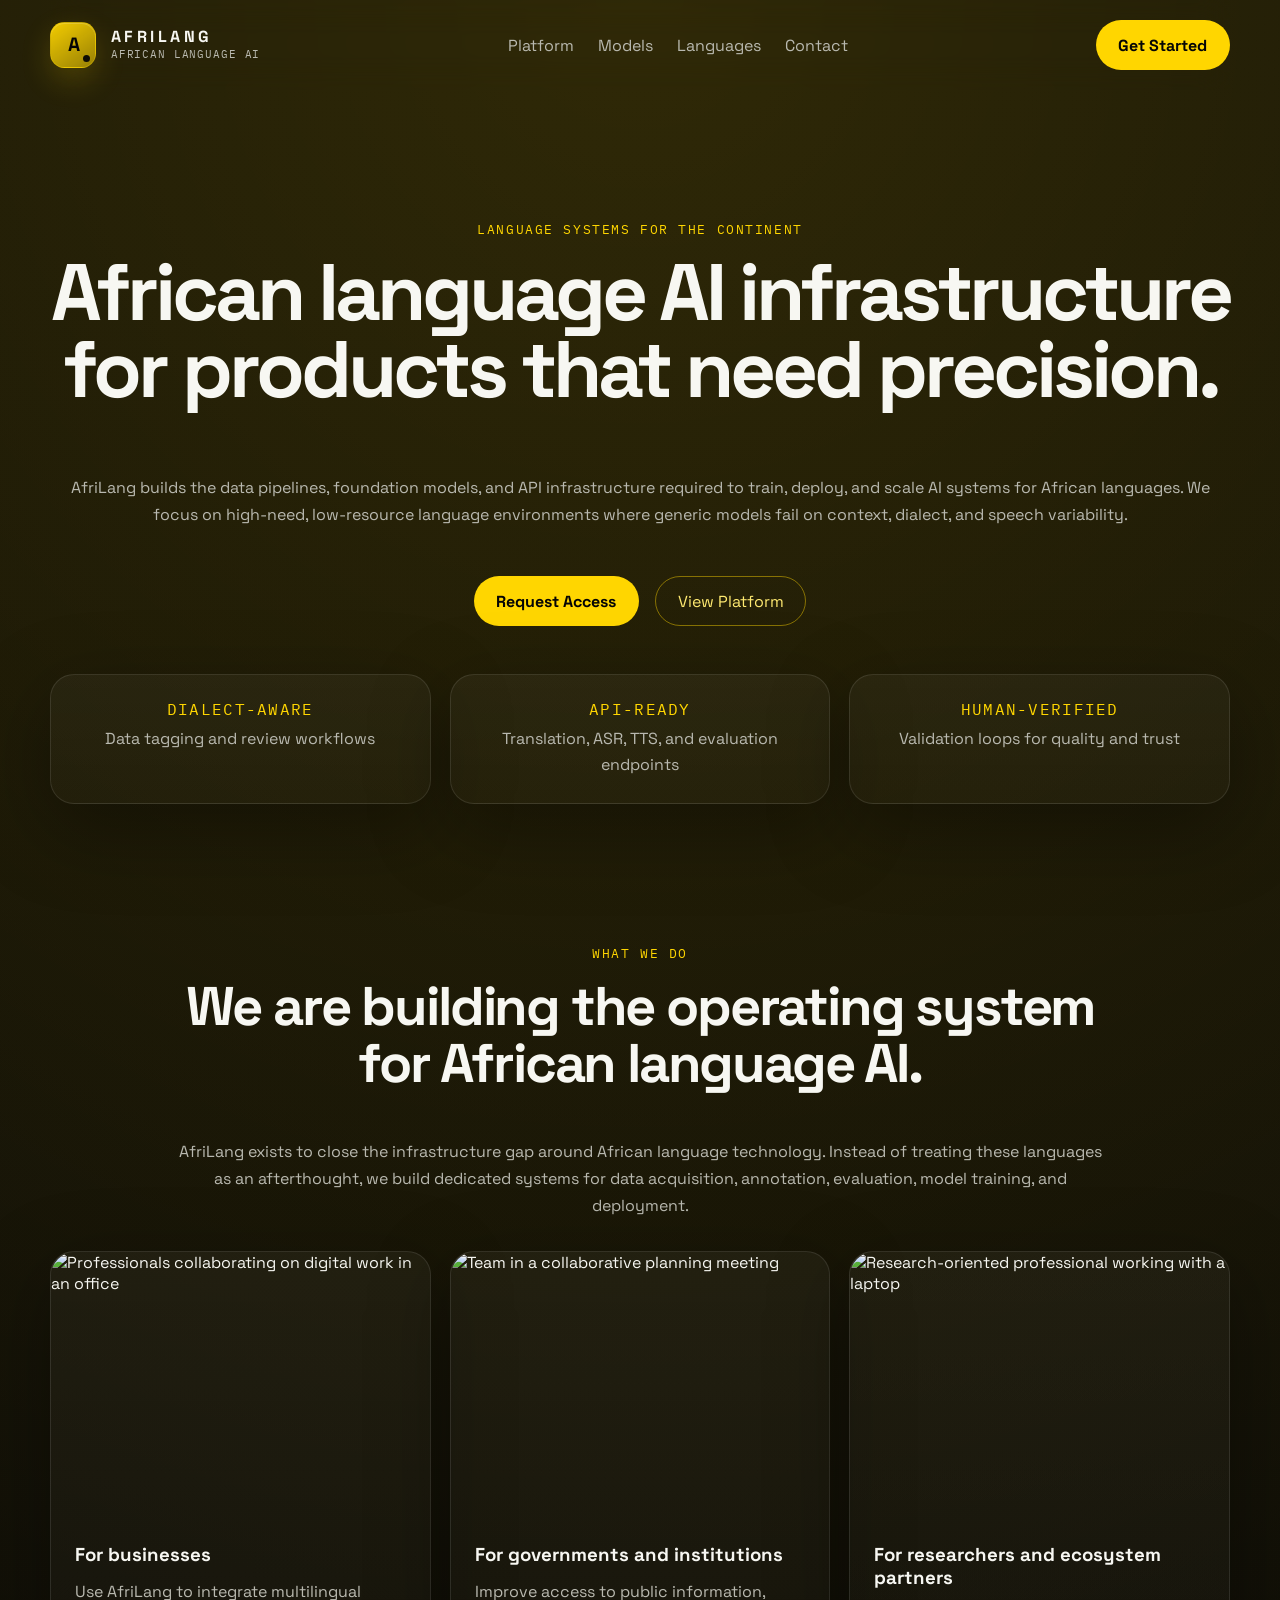
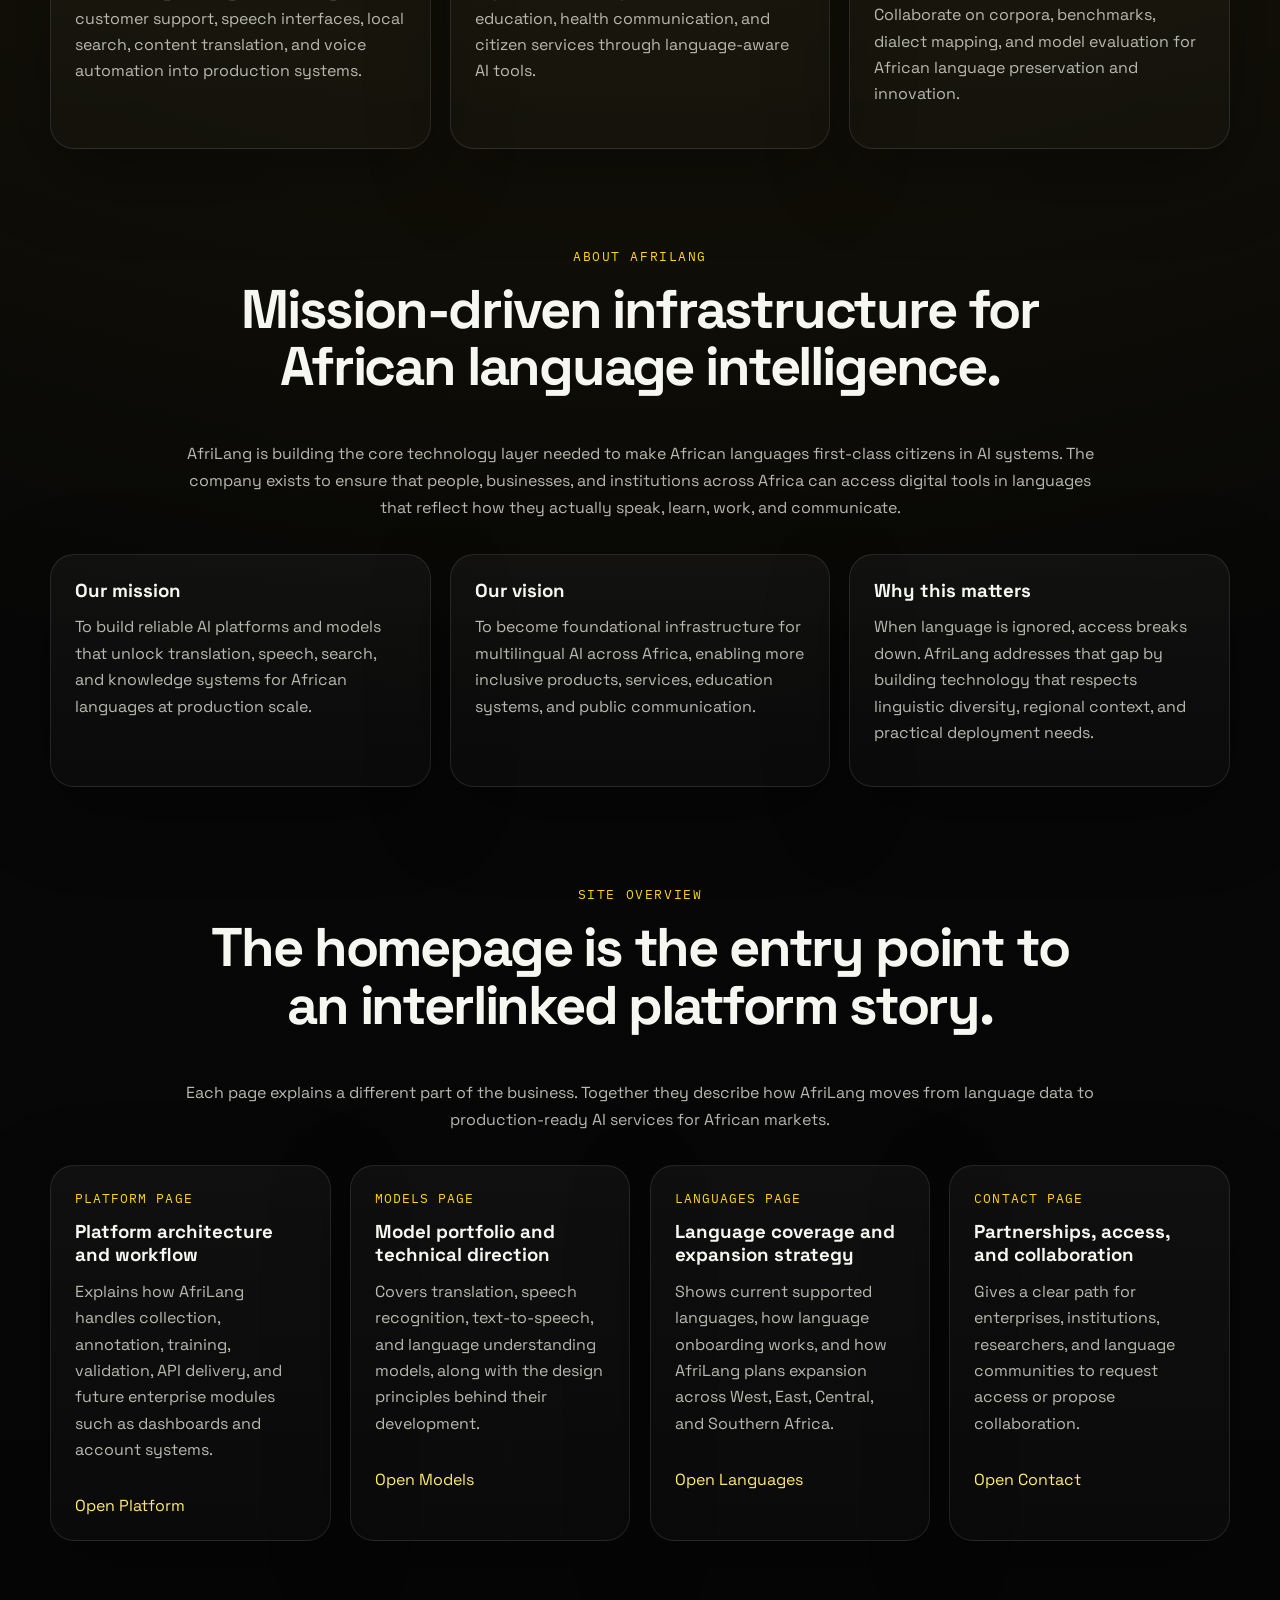
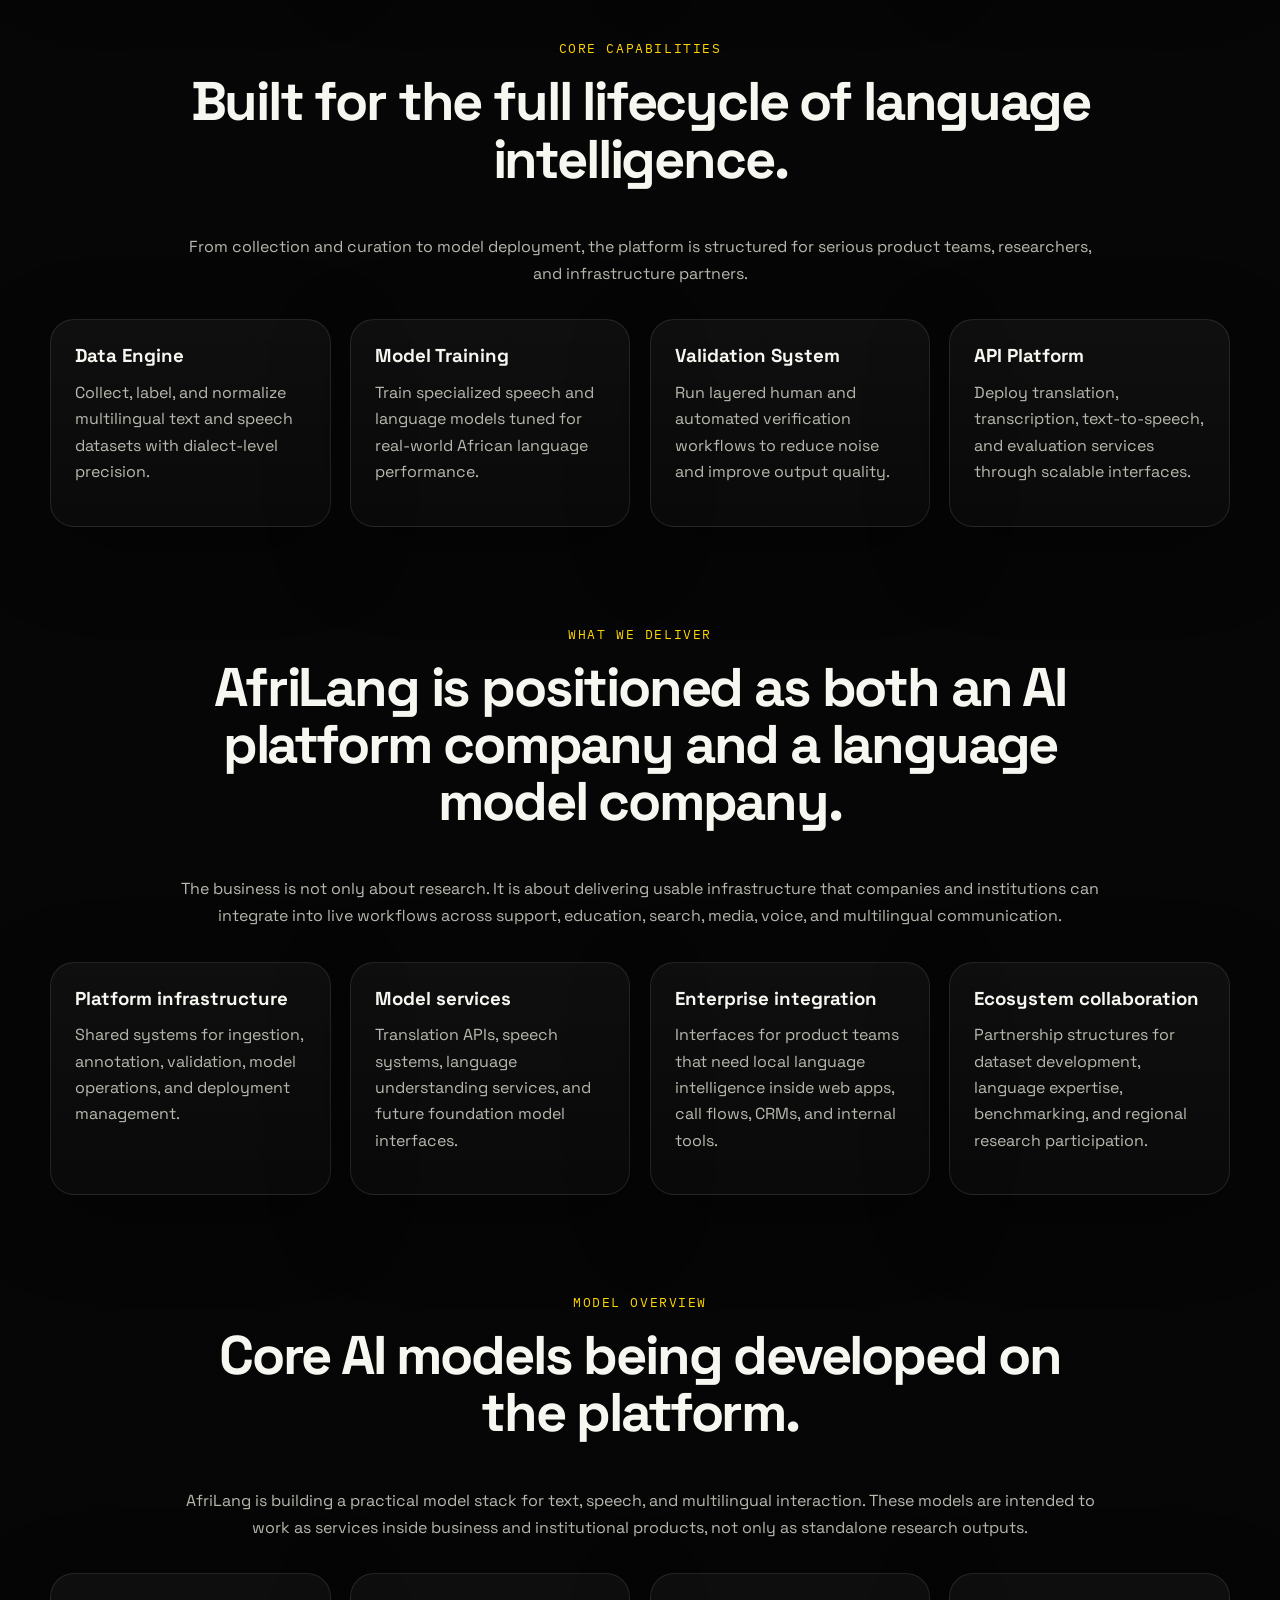
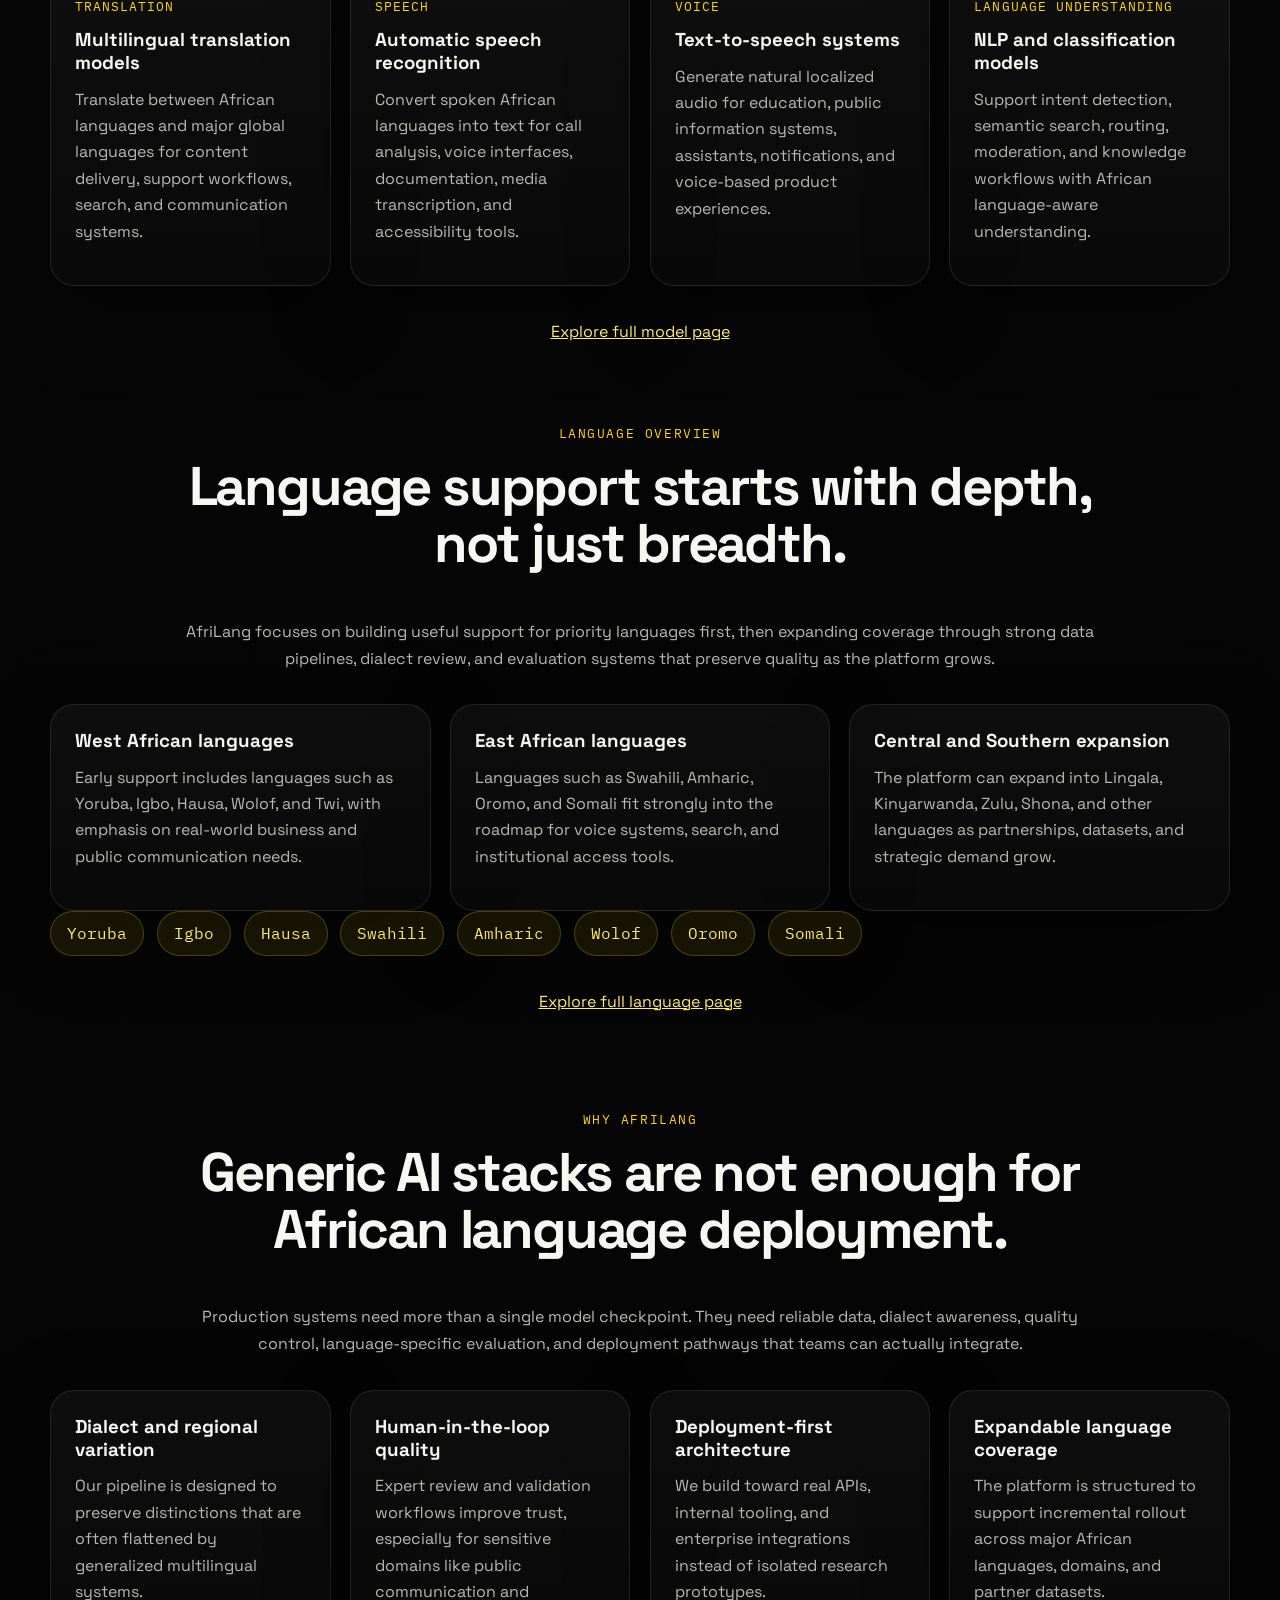
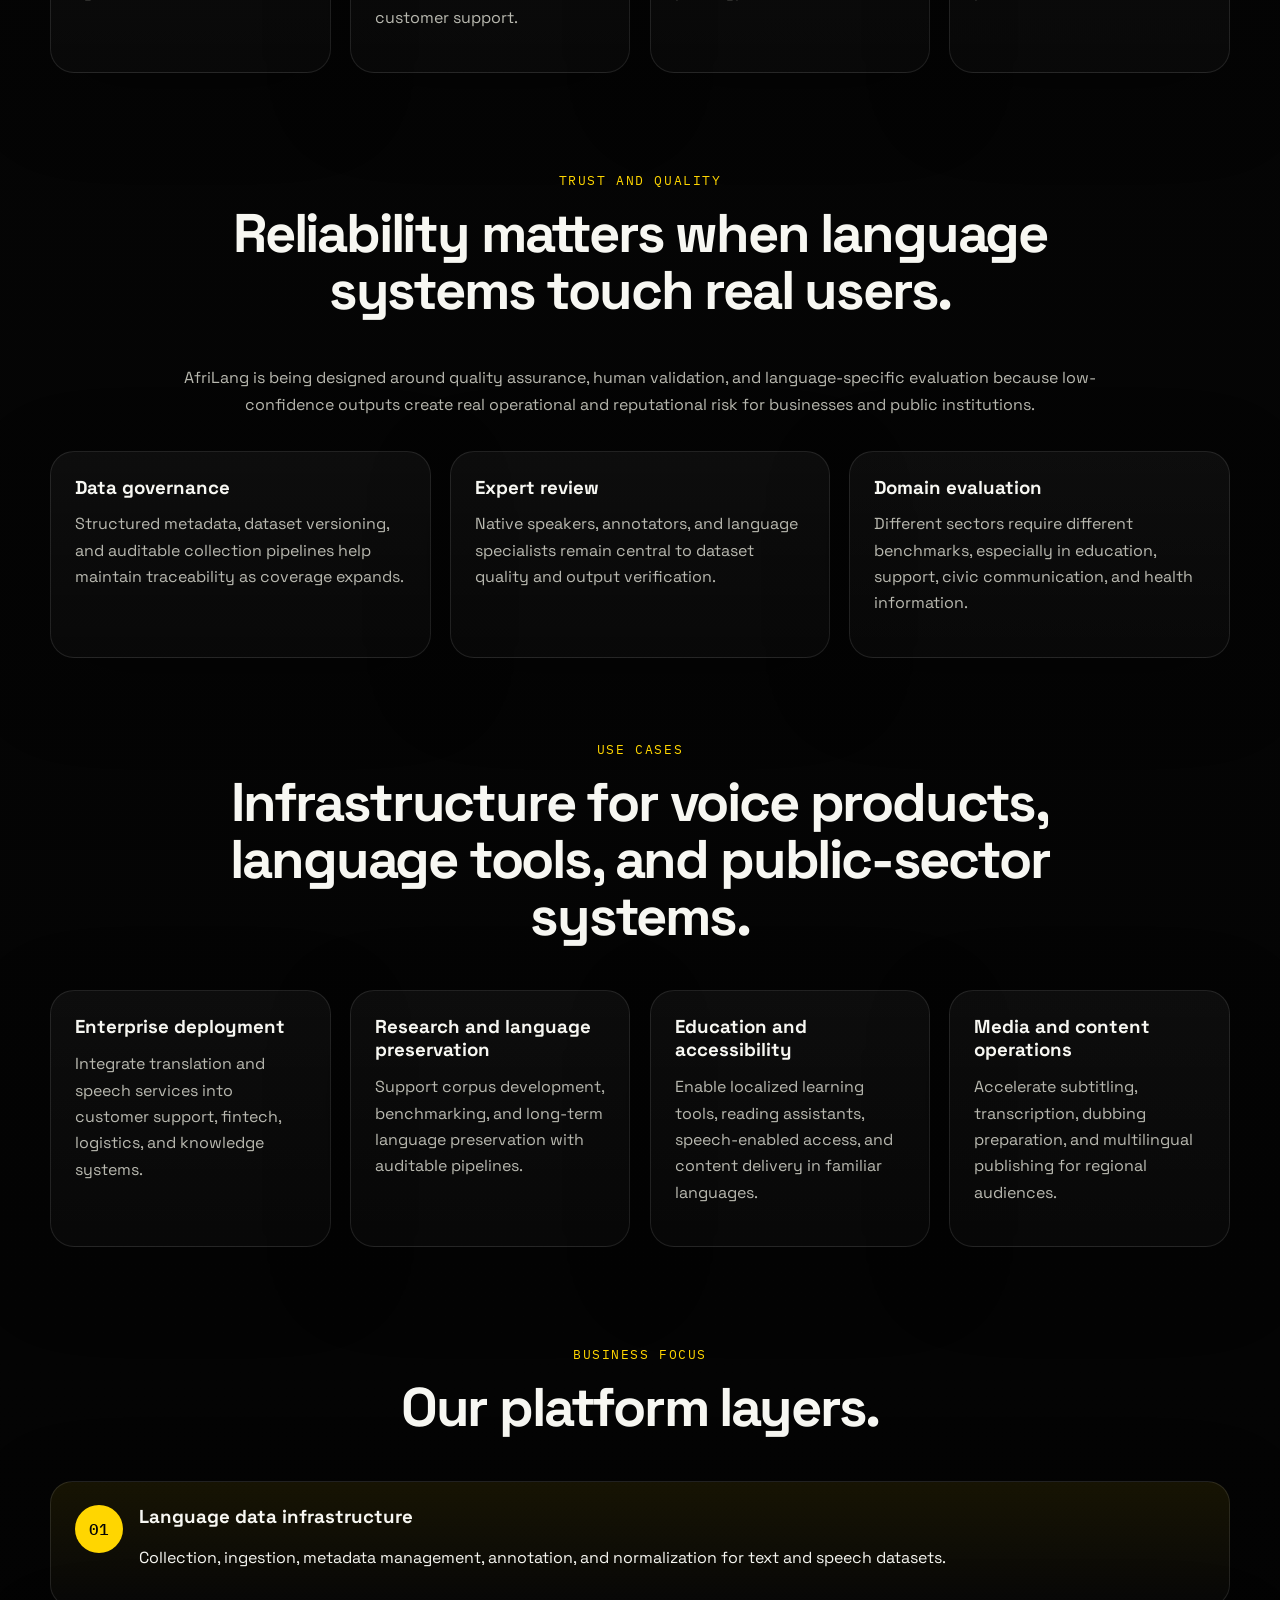
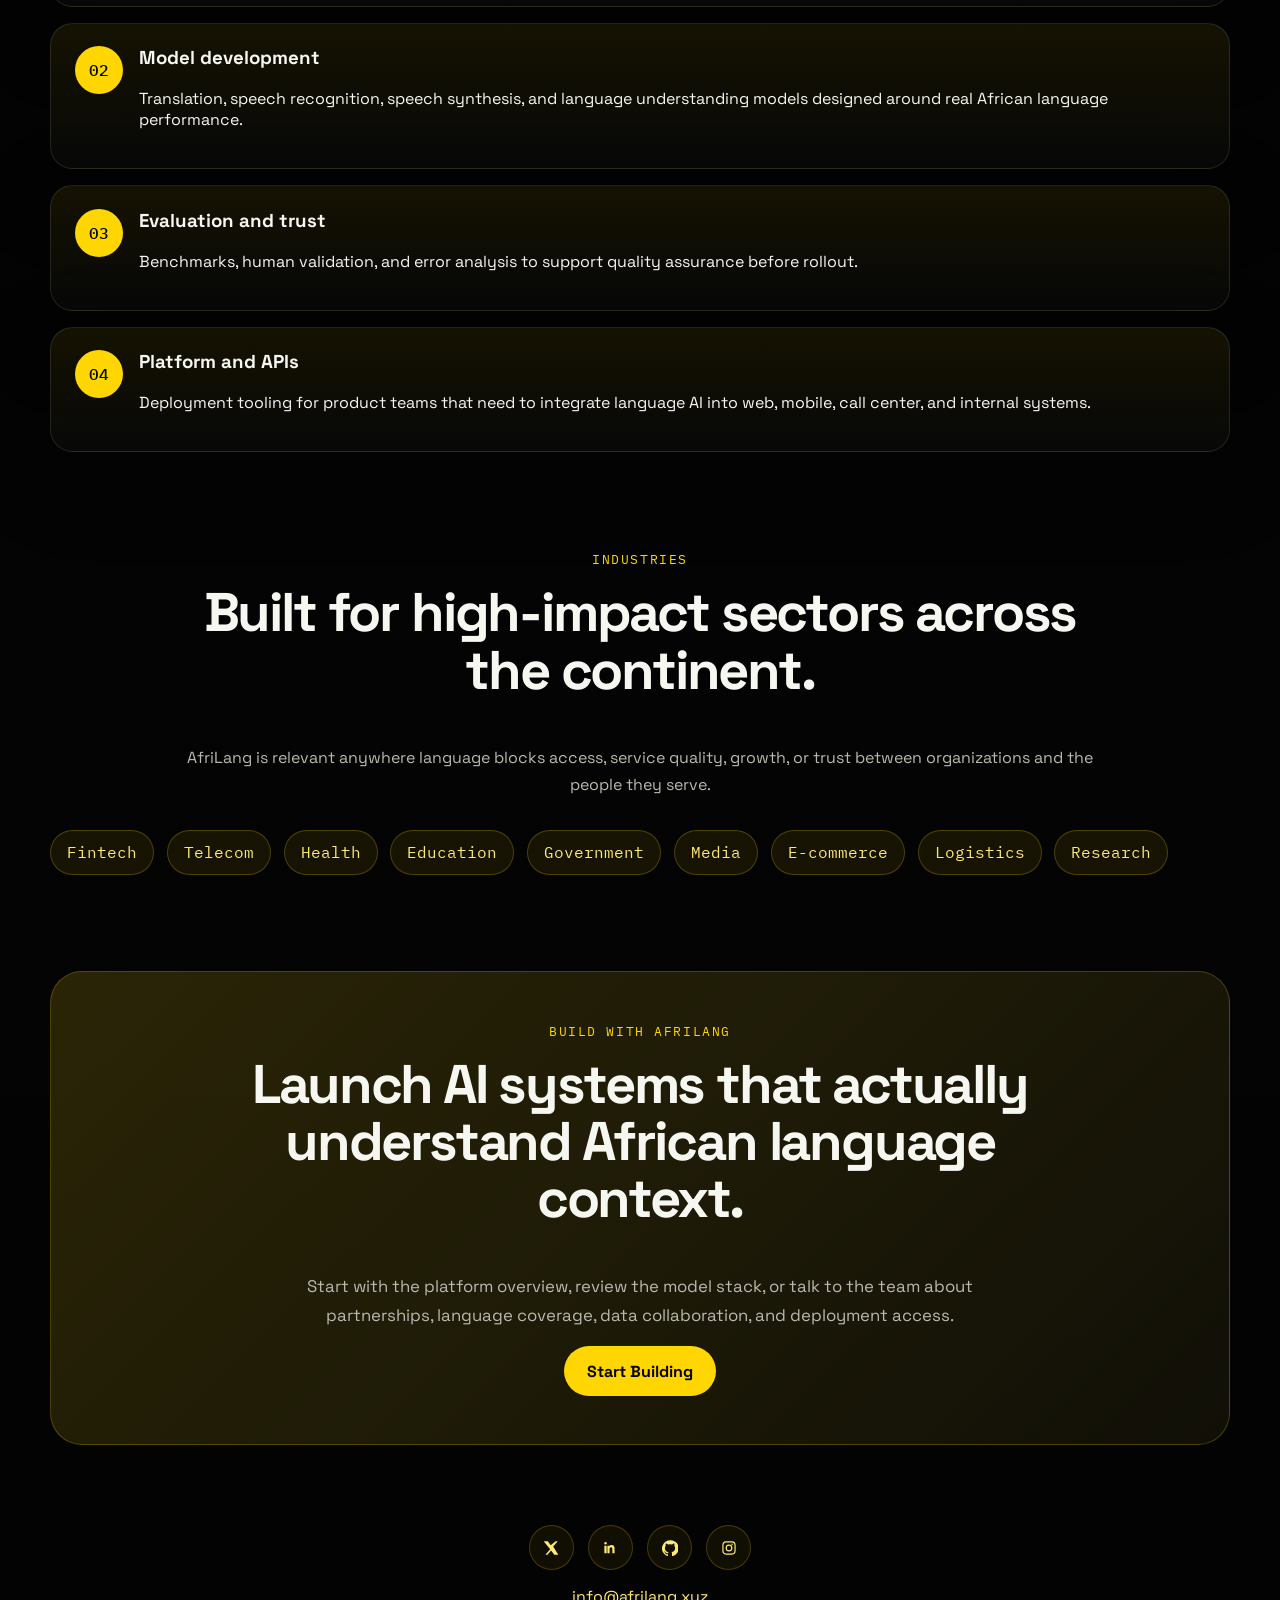
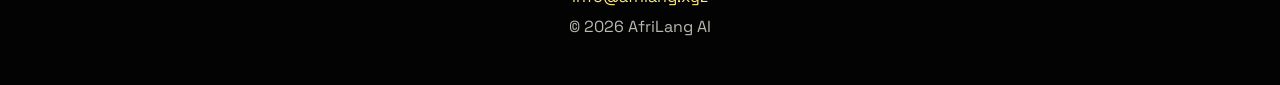
==== index.html @ c9d133c1 "Initial AfriLang website" ====
<!DOCTYPE html>
<html lang="en">
<head>
  <meta charset="UTF-8">
  <meta name="viewport" content="width=device-width, initial-scale=1.0">
  <meta name="description" content="AfriLang AI builds language infrastructure, models, and deployment tooling for African languages.">
  <title>AfriLang AI | African Language AI Infrastructure</title>
  <link rel="preconnect" href="https://fonts.googleapis.com">
  <link rel="preconnect" href="https://fonts.gstatic.com" crossorigin>
  <link href="https://fonts.googleapis.com/css2?family=Space+Grotesk:wght@400;500;700&family=IBM+Plex+Mono:wght@400;500&display=swap" rel="stylesheet">
  <link rel="stylesheet" href="style.css">
</head>
<body data-page="home">
  <div class="site-shell">
    <header class="navbar">
      <a class="logo" href="index.html" aria-label="AfriLang home">
        <span class="logo-mark" aria-hidden="true">
          <span class="logo-mark-core">A</span>
          <span class="logo-mark-dot"></span>
        </span>
        <span class="logo-lockup">
          <span class="logo-text">AFRILANG</span>
          <span class="logo-tagline">African Language AI</span>
        </span>
      </a>
      <button class="nav-toggle" type="button" aria-expanded="false" aria-controls="site-nav">
        Menu
      </button>
      <nav id="site-nav" class="nav-links" aria-label="Primary navigation">
        <a href="platform.html">Platform</a>
        <a href="models.html">Models</a>
        <a href="languages.html">Languages</a>
        <a href="contact.html">Contact</a>
      </nav>
      <a href="contact.html" class="btn">Get Started</a>
    </header>

    <main>
      <section class="hero">
        <div class="eyebrow">Language systems for the continent</div>
        <h1>African language AI infrastructure for products that need precision.</h1>
        <p class="hero-copy">
          AfriLang builds the data pipelines, foundation models, and API infrastructure required to train, deploy, and scale AI systems for African languages. We focus on high-need, low-resource language environments where generic models fail on context, dialect, and speech variability.
        </p>
        <div class="hero-buttons">
          <a class="btn" href="contact.html">Request Access</a>
          <a class="btn-outline" href="platform.html">View Platform</a>
        </div>
        <div class="hero-metrics" aria-label="Platform highlights">
          <div class="metric-card">
            <span class="metric-value">Dialect-aware</span>
            <span class="metric-label">Data tagging and review workflows</span>
          </div>
          <div class="metric-card">
            <span class="metric-value">API-ready</span>
            <span class="metric-label">Translation, ASR, TTS, and evaluation endpoints</span>
          </div>
          <div class="metric-card">
            <span class="metric-value">Human-verified</span>
            <span class="metric-label">Validation loops for quality and trust</span>
          </div>
        </div>
      </section>

      <section class="section">
        <div class="section-heading">
          <div class="eyebrow">What we do</div>
          <h2>We are building the operating system for African language AI.</h2>
          <p>AfriLang exists to close the infrastructure gap around African language technology. Instead of treating these languages as an afterthought, we build dedicated systems for data acquisition, annotation, evaluation, model training, and deployment.</p>
        </div>
        <div class="split-grid">
          <article class="card">
            <img
              class="card-media"
              src="https://images.pexels.com/photos/8154228/pexels-photo-8154228.jpeg?cs=srgb&dl=pexels-cedric-fauntleroy-8154228.jpg&fm=jpg"
              alt="Professionals collaborating on digital work in an office"
              loading="lazy"
            >
            <h3>For businesses</h3>
            <p>Use AfriLang to integrate multilingual customer support, speech interfaces, local search, content translation, and voice automation into production systems.</p>
          </article>
          <article class="card">
            <img
              class="card-media"
              src="https://images.pexels.com/photos/7097/people-coffee-tea-meeting.jpg?cs=srgb&dl=pexels-startup-stock-photos-7097.jpg&fm=jpg"
              alt="Team in a collaborative planning meeting"
              loading="lazy"
            >
            <h3>For governments and institutions</h3>
            <p>Improve access to public information, education, health communication, and citizen services through language-aware AI tools.</p>
          </article>
          <article class="card">
            <img
              class="card-media"
              src="https://images.pexels.com/photos/13377869/pexels-photo-13377869.jpeg?cs=srgb&dl=pexels-abdullahi-sow-292686948-13377869.jpg&fm=jpg"
              alt="Research-oriented professional working with a laptop"
              loading="lazy"
            >
            <h3>For researchers and ecosystem partners</h3>
            <p>Collaborate on corpora, benchmarks, dialect mapping, and model evaluation for African language preservation and innovation.</p>
          </article>
        </div>
      </section>

      <section class="section">
        <div class="section-heading">
          <div class="eyebrow">About AfriLang</div>
          <h2>Mission-driven infrastructure for African language intelligence.</h2>
          <p>AfriLang is building the core technology layer needed to make African languages first-class citizens in AI systems. The company exists to ensure that people, businesses, and institutions across Africa can access digital tools in languages that reflect how they actually speak, learn, work, and communicate.</p>
        </div>
        <div class="split-grid">
          <article class="card">
            <h3>Our mission</h3>
            <p>To build reliable AI platforms and models that unlock translation, speech, search, and knowledge systems for African languages at production scale.</p>
          </article>
          <article class="card">
            <h3>Our vision</h3>
            <p>To become foundational infrastructure for multilingual AI across Africa, enabling more inclusive products, services, education systems, and public communication.</p>
          </article>
          <article class="card">
            <h3>Why this matters</h3>
            <p>When language is ignored, access breaks down. AfriLang addresses that gap by building technology that respects linguistic diversity, regional context, and practical deployment needs.</p>
          </article>
        </div>
      </section>

      <section class="section">
        <div class="section-heading">
          <div class="eyebrow">Site overview</div>
          <h2>The homepage is the entry point to an interlinked platform story.</h2>
          <p>Each page explains a different part of the business. Together they describe how AfriLang moves from language data to production-ready AI services for African markets.</p>
        </div>
        <div class="grid overview-grid">
          <article class="card link-card">
            <div class="card-kicker">Platform page</div>
            <h3><a href="platform.html">Platform architecture and workflow</a></h3>
            <p>Explains how AfriLang handles collection, annotation, training, validation, API delivery, and future enterprise modules such as dashboards and account systems.</p>
            <a class="text-link" href="platform.html">Open Platform</a>
          </article>
          <article class="card link-card">
            <div class="card-kicker">Models page</div>
            <h3><a href="models.html">Model portfolio and technical direction</a></h3>
            <p>Covers translation, speech recognition, text-to-speech, and language understanding models, along with the design principles behind their development.</p>
            <a class="text-link" href="models.html">Open Models</a>
          </article>
          <article class="card link-card">
            <div class="card-kicker">Languages page</div>
            <h3><a href="languages.html">Language coverage and expansion strategy</a></h3>
            <p>Shows current supported languages, how language onboarding works, and how AfriLang plans expansion across West, East, Central, and Southern Africa.</p>
            <a class="text-link" href="languages.html">Open Languages</a>
          </article>
          <article class="card link-card">
            <div class="card-kicker">Contact page</div>
            <h3><a href="contact.html">Partnerships, access, and collaboration</a></h3>
            <p>Gives a clear path for enterprises, institutions, researchers, and language communities to request access or propose collaboration.</p>
            <a class="text-link" href="contact.html">Open Contact</a>
          </article>
        </div>
      </section>

      <section class="section">
        <div class="section-heading">
          <div class="eyebrow">Core capabilities</div>
          <h2>Built for the full lifecycle of language intelligence.</h2>
          <p>From collection and curation to model deployment, the platform is structured for serious product teams, researchers, and infrastructure partners.</p>
        </div>
        <div class="grid feature-grid">
          <article class="card">
            <h3>Data Engine</h3>
            <p>Collect, label, and normalize multilingual text and speech datasets with dialect-level precision.</p>
          </article>
          <article class="card">
            <h3>Model Training</h3>
            <p>Train specialized speech and language models tuned for real-world African language performance.</p>
          </article>
          <article class="card">
            <h3>Validation System</h3>
            <p>Run layered human and automated verification workflows to reduce noise and improve output quality.</p>
          </article>
          <article class="card">
            <h3>API Platform</h3>
            <p>Deploy translation, transcription, text-to-speech, and evaluation services through scalable interfaces.</p>
          </article>
        </div>
      </section>

      <section class="section">
        <div class="section-heading">
          <div class="eyebrow">What we deliver</div>
          <h2>AfriLang is positioned as both an AI platform company and a language model company.</h2>
          <p>The business is not only about research. It is about delivering usable infrastructure that companies and institutions can integrate into live workflows across support, education, search, media, voice, and multilingual communication.</p>
        </div>
        <div class="grid">
          <article class="card">
            <h3>Platform infrastructure</h3>
            <p>Shared systems for ingestion, annotation, validation, model operations, and deployment management.</p>
          </article>
          <article class="card">
            <h3>Model services</h3>
            <p>Translation APIs, speech systems, language understanding services, and future foundation model interfaces.</p>
          </article>
          <article class="card">
            <h3>Enterprise integration</h3>
            <p>Interfaces for product teams that need local language intelligence inside web apps, call flows, CRMs, and internal tools.</p>
          </article>
          <article class="card">
            <h3>Ecosystem collaboration</h3>
            <p>Partnership structures for dataset development, language expertise, benchmarking, and regional research participation.</p>
          </article>
        </div>
      </section>

      <section class="section">
        <div class="section-heading">
          <div class="eyebrow">Model overview</div>
          <h2>Core AI models being developed on the platform.</h2>
          <p>AfriLang is building a practical model stack for text, speech, and multilingual interaction. These models are intended to work as services inside business and institutional products, not only as standalone research outputs.</p>
        </div>
        <div class="grid">
          <article class="card">
            <div class="card-kicker">Translation</div>
            <h3>Multilingual translation models</h3>
            <p>Translate between African languages and major global languages for content delivery, support workflows, search, and communication systems.</p>
          </article>
          <article class="card">
            <div class="card-kicker">Speech</div>
            <h3>Automatic speech recognition</h3>
            <p>Convert spoken African languages into text for call analysis, voice interfaces, documentation, media transcription, and accessibility tools.</p>
          </article>
          <article class="card">
            <div class="card-kicker">Voice</div>
            <h3>Text-to-speech systems</h3>
            <p>Generate natural localized audio for education, public information systems, assistants, notifications, and voice-based product experiences.</p>
          </article>
          <article class="card">
            <div class="card-kicker">Language understanding</div>
            <h3>NLP and classification models</h3>
            <p>Support intent detection, semantic search, routing, moderation, and knowledge workflows with African language-aware understanding.</p>
          </article>
        </div>
        <div class="section-actions">
          <a class="text-link" href="models.html">Explore full model page</a>
        </div>
      </section>

      <section class="section highlight-panel">
        <div class="section-heading">
          <div class="eyebrow">Language overview</div>
          <h2>Language support starts with depth, not just breadth.</h2>
          <p>AfriLang focuses on building useful support for priority languages first, then expanding coverage through strong data pipelines, dialect review, and evaluation systems that preserve quality as the platform grows.</p>
        </div>
        <div class="split-grid">
          <article class="card">
            <h3>West African languages</h3>
            <p>Early support includes languages such as Yoruba, Igbo, Hausa, Wolof, and Twi, with emphasis on real-world business and public communication needs.</p>
          </article>
          <article class="card">
            <h3>East African languages</h3>
            <p>Languages such as Swahili, Amharic, Oromo, and Somali fit strongly into the roadmap for voice systems, search, and institutional access tools.</p>
          </article>
          <article class="card">
            <h3>Central and Southern expansion</h3>
            <p>The platform can expand into Lingala, Kinyarwanda, Zulu, Shona, and other languages as partnerships, datasets, and strategic demand grow.</p>
          </article>
        </div>
        <div class="tag-row" aria-label="Homepage language overview">
          <span class="tag">Yoruba</span>
          <span class="tag">Igbo</span>
          <span class="tag">Hausa</span>
          <span class="tag">Swahili</span>
          <span class="tag">Amharic</span>
          <span class="tag">Wolof</span>
          <span class="tag">Oromo</span>
          <span class="tag">Somali</span>
        </div>
        <div class="section-actions">
          <a class="text-link" href="languages.html">Explore full language page</a>
        </div>
      </section>

      <section class="section">
        <div class="section-heading">
          <div class="eyebrow">Why AfriLang</div>
          <h2>Generic AI stacks are not enough for African language deployment.</h2>
          <p>Production systems need more than a single model checkpoint. They need reliable data, dialect awareness, quality control, language-specific evaluation, and deployment pathways that teams can actually integrate.</p>
        </div>
        <div class="grid">
          <article class="card">
            <h3>Dialect and regional variation</h3>
            <p>Our pipeline is designed to preserve distinctions that are often flattened by generalized multilingual systems.</p>
          </article>
          <article class="card">
            <h3>Human-in-the-loop quality</h3>
            <p>Expert review and validation workflows improve trust, especially for sensitive domains like public communication and customer support.</p>
          </article>
          <article class="card">
            <h3>Deployment-first architecture</h3>
            <p>We build toward real APIs, internal tooling, and enterprise integrations instead of isolated research prototypes.</p>
          </article>
          <article class="card">
            <h3>Expandable language coverage</h3>
            <p>The platform is structured to support incremental rollout across major African languages, domains, and partner datasets.</p>
          </article>
        </div>
      </section>

      <section class="section">
        <div class="section-heading">
          <div class="eyebrow">Trust and quality</div>
          <h2>Reliability matters when language systems touch real users.</h2>
          <p>AfriLang is being designed around quality assurance, human validation, and language-specific evaluation because low-confidence outputs create real operational and reputational risk for businesses and public institutions.</p>
        </div>
        <div class="split-grid">
          <article class="card">
            <h3>Data governance</h3>
            <p>Structured metadata, dataset versioning, and auditable collection pipelines help maintain traceability as coverage expands.</p>
          </article>
          <article class="card">
            <h3>Expert review</h3>
            <p>Native speakers, annotators, and language specialists remain central to dataset quality and output verification.</p>
          </article>
          <article class="card">
            <h3>Domain evaluation</h3>
            <p>Different sectors require different benchmarks, especially in education, support, civic communication, and health information.</p>
          </article>
        </div>
      </section>

      <section class="section highlight-panel">
        <div class="section-heading">
          <div class="eyebrow">Use cases</div>
          <h2>Infrastructure for voice products, language tools, and public-sector systems.</h2>
        </div>
        <div class="split-grid">
          <div class="card">
            <h3>Enterprise deployment</h3>
            <p>Integrate translation and speech services into customer support, fintech, logistics, and knowledge systems.</p>
          </div>
          <div class="card">
            <h3>Research and language preservation</h3>
            <p>Support corpus development, benchmarking, and long-term language preservation with auditable pipelines.</p>
          </div>
          <div class="card">
            <h3>Education and accessibility</h3>
            <p>Enable localized learning tools, reading assistants, speech-enabled access, and content delivery in familiar languages.</p>
          </div>
          <div class="card">
            <h3>Media and content operations</h3>
            <p>Accelerate subtitling, transcription, dubbing preparation, and multilingual publishing for regional audiences.</p>
          </div>
        </div>
      </section>

      <section class="section">
        <div class="section-heading">
          <div class="eyebrow">Business focus</div>
          <h2>Our platform layers.</h2>
        </div>
        <div class="timeline">
          <article class="timeline-item">
            <span class="timeline-step">01</span>
            <div>
              <h3>Language data infrastructure</h3>
              <p>Collection, ingestion, metadata management, annotation, and normalization for text and speech datasets.</p>
            </div>
          </article>
          <article class="timeline-item">
            <span class="timeline-step">02</span>
            <div>
              <h3>Model development</h3>
              <p>Translation, speech recognition, speech synthesis, and language understanding models designed around real African language performance.</p>
            </div>
          </article>
          <article class="timeline-item">
            <span class="timeline-step">03</span>
            <div>
              <h3>Evaluation and trust</h3>
              <p>Benchmarks, human validation, and error analysis to support quality assurance before rollout.</p>
            </div>
          </article>
          <article class="timeline-item">
            <span class="timeline-step">04</span>
            <div>
              <h3>Platform and APIs</h3>
              <p>Deployment tooling for product teams that need to integrate language AI into web, mobile, call center, and internal systems.</p>
            </div>
          </article>
        </div>
      </section>

      <section class="section">
        <div class="section-heading">
          <div class="eyebrow">Industries</div>
          <h2>Built for high-impact sectors across the continent.</h2>
          <p>AfriLang is relevant anywhere language blocks access, service quality, growth, or trust between organizations and the people they serve.</p>
        </div>
        <div class="tag-row" aria-label="Target industries">
          <span class="tag">Fintech</span>
          <span class="tag">Telecom</span>
          <span class="tag">Health</span>
          <span class="tag">Education</span>
          <span class="tag">Government</span>
          <span class="tag">Media</span>
          <span class="tag">E-commerce</span>
          <span class="tag">Logistics</span>
          <span class="tag">Research</span>
        </div>
      </section>

      <section class="cta">
        <div class="eyebrow">Build with AfriLang</div>
        <h2>Launch AI systems that actually understand African language context.</h2>
        <p>Start with the platform overview, review the model stack, or talk to the team about partnerships, language coverage, data collaboration, and deployment access.</p>
        <a class="btn" href="contact.html">Start Building</a>
      </section>
    </main>

    <footer class="site-footer">
      <div class="social-links" aria-label="Social media links">
        <a href="#" class="social-link" aria-label="AfriLang on X">
          <svg viewBox="0 0 24 24" aria-hidden="true">
            <path d="M18.9 2H22l-6.77 7.74L23 22h-6.1l-4.77-6.24L6.67 22H3.56l7.24-8.27L1 2h6.25l4.31 5.7z"></path>
          </svg>
        </a>
        <a href="#" class="social-link" aria-label="AfriLang on LinkedIn">
          <svg viewBox="0 0 24 24" aria-hidden="true">
            <path d="M6.94 8.5H3.56V20h3.38zM5.25 3A1.96 1.96 0 1 0 5.3 6.92 1.96 1.96 0 0 0 5.25 3m6.1 5.5H8.11V20h3.24v-6.04c0-1.59.3-3.13 2.26-3.13 1.93 0 1.95 1.8 1.95 3.24V20h3.24v-6.6c0-3.24-.7-5.73-4.49-5.73-1.82 0-3.04 1-3.54 1.95h-.05z"></path>
          </svg>
        </a>
        <a href="#" class="social-link" aria-label="AfriLang on GitHub">
          <svg viewBox="0 0 24 24" aria-hidden="true">
            <path d="M12 .5A12 12 0 0 0 8.2 23.9c.6.1.82-.26.82-.58v-2.06c-3.34.72-4.04-1.42-4.04-1.42-.54-1.4-1.33-1.77-1.33-1.77-1.1-.75.08-.74.08-.74 1.2.09 1.84 1.25 1.84 1.25 1.08 1.86 2.84 1.33 3.53 1.02.1-.8.42-1.33.76-1.63-2.67-.31-5.48-1.36-5.48-6.03 0-1.33.46-2.42 1.23-3.27-.12-.31-.53-1.56.12-3.25 0 0 1-.33 3.3 1.25a11.2 11.2 0 0 1 6 0c2.28-1.58 3.29-1.25 3.29-1.25.65 1.69.24 2.94.12 3.25.77.85 1.23 1.94 1.23 3.27 0 4.68-2.81 5.72-5.5 6.02.43.38.82 1.12.82 2.26v3.35c0 .32.21.69.83.57A12 12 0 0 0 12 .5"></path>
          </svg>
        </a>
        <a href="#" class="social-link" aria-label="AfriLang on Instagram">
          <svg viewBox="0 0 24 24" aria-hidden="true">
            <path d="M7.75 2h8.5A5.75 5.75 0 0 1 22 7.75v8.5A5.75 5.75 0 0 1 16.25 22h-8.5A5.75 5.75 0 0 1 2 16.25v-8.5A5.75 5.75 0 0 1 7.75 2m0 1.8A3.95 3.95 0 0 0 3.8 7.75v8.5a3.95 3.95 0 0 0 3.95 3.95h8.5a3.95 3.95 0 0 0 3.95-3.95v-8.5a3.95 3.95 0 0 0-3.95-3.95zm8.95 1.35a1.1 1.1 0 1 1 0 2.2 1.1 1.1 0 0 1 0-2.2M12 6.85A5.15 5.15 0 1 1 6.85 12 5.16 5.16 0 0 1 12 6.85m0 1.8A3.35 3.35 0 1 0 15.35 12 3.35 3.35 0 0 0 12 8.65"></path>
          </svg>
        </a>
      </div>
      <p class="footer-email">
        <a href="mailto:info@afrilang.xyz">info@afrilang.xyz</a>
      </p>
      <p>&copy; 2026 AfriLang AI</p>
    </footer>
  </div>
  <script src="script.js"></script>
</body>
</html>
---- style.css ----
:root {
  --bg: #050505;
  --bg-soft: #101010;
  --surface: rgba(255, 255, 255, 0.04);
  --surface-strong: rgba(255, 214, 0, 0.08);
  --border: rgba(255, 255, 255, 0.1);
  --text: #f7f7f2;
  --muted: #b9b9b0;
  --primary: #ffd600;
  --primary-soft: #ffea71;
  --shadow: 0 24px 80px rgba(0, 0, 0, 0.35);
}

*,
*::before,
*::after {
  box-sizing: border-box;
}

html {
  scroll-behavior: smooth;
}

body {
  margin: 0;
  min-height: 100vh;
  font-family: "Space Grotesk", sans-serif;
  background:
    radial-gradient(circle at top, rgba(255, 214, 0, 0.16), transparent 24%),
    linear-gradient(180deg, #080808 0%, #030303 100%);
  color: var(--text);
}

a {
  color: inherit;
}

button,
input,
textarea {
  font: inherit;
}

.site-shell {
  width: min(1180px, calc(100% - 2rem));
  margin: 0 auto;
}

.navbar {
  position: sticky;
  top: 0;
  z-index: 10;
  display: flex;
  align-items: center;
  justify-content: space-between;
  gap: 1rem;
  padding: 1.25rem 0;
  backdrop-filter: blur(16px);
}

.logo {
  display: inline-flex;
  align-items: center;
  gap: 0.9rem;
  text-decoration: none;
}

.logo-mark {
  position: relative;
  display: inline-grid;
  place-items: center;
  width: 2.9rem;
  height: 2.9rem;
  border: 1px solid rgba(255, 214, 0, 0.28);
  border-radius: 0.9rem;
  background:
    linear-gradient(145deg, rgba(255, 214, 0, 0.95), rgba(255, 214, 0, 0.58)),
    #0b0b0b;
  box-shadow:
    inset 0 1px 0 rgba(255, 255, 255, 0.18),
    0 12px 30px rgba(255, 214, 0, 0.18);
  color: #050505;
}

.logo-mark-core {
  font-size: 1.2rem;
  font-weight: 800;
  line-height: 1;
  letter-spacing: -0.08em;
}

.logo-mark-dot {
  position: absolute;
  right: 0.34rem;
  bottom: 0.34rem;
  width: 0.45rem;
  height: 0.45rem;
  border-radius: 999px;
  background: #050505;
  opacity: 0.95;
}

.logo-lockup {
  display: flex;
  flex-direction: column;
  gap: 0.1rem;
}

.logo-text {
  font-size: 1rem;
  font-weight: 700;
  letter-spacing: 0.22em;
  line-height: 1;
}

.logo-tagline {
  color: var(--muted);
  font-family: "IBM Plex Mono", monospace;
  font-size: 0.68rem;
  letter-spacing: 0.08em;
  text-transform: uppercase;
}

.nav-links {
  display: flex;
  align-items: center;
  gap: 1.5rem;
}

.nav-links a {
  color: var(--muted);
  text-decoration: none;
}

.nav-links a:hover,
.nav-links a.is-active {
  color: var(--text);
}

.nav-toggle {
  display: none;
  border: 1px solid var(--border);
  border-radius: 999px;
  background: transparent;
  color: var(--text);
  padding: 0.7rem 1rem;
}

.hero,
.page-hero {
  padding: 5.5rem 0 4rem;
}

.hero {
  min-height: calc(100vh - 5rem);
  display: flex;
  flex-direction: column;
  justify-content: center;
  align-items: center;
  text-align: center;
}

.eyebrow {
  display: inline-block;
  margin-bottom: 1rem;
  color: var(--primary);
  font-family: "IBM Plex Mono", monospace;
  font-size: 0.82rem;
  letter-spacing: 0.12em;
  text-transform: uppercase;
}

h1,
h2,
h3,
p {
  margin-top: 0;
}

h1 {
  max-width: 12ch;
  font-size: clamp(3rem, 9vw, 5.8rem);
  line-height: 0.96;
  letter-spacing: -0.05em;
}

.hero h1 {
  max-width: 24ch;
  font-size: clamp(2.7rem, 7vw, 5rem);
}

.page-hero h1 {
  max-width: 16ch;
  margin-left: auto;
  margin-right: auto;
}

.hero-copy,
.page-hero p,
.section-heading p,
.cta p {
  max-width: 42rem;
  margin-left: auto;
  margin-right: auto;
  color: var(--muted);
  font-size: 1.05rem;
  line-height: 1.7;
  text-align: center;
}

.section-heading p {
  max-width: 58rem;
  font-size: 1rem;
}

.hero-copy {
  max-width: 72rem;
  font-size: 1rem;
}

.hero-buttons {
  display: flex;
  flex-wrap: wrap;
  gap: 1rem;
  margin: 2rem 0 3rem;
  justify-content: center;
}

.btn,
.btn-outline {
  display: inline-flex;
  align-items: center;
  justify-content: center;
  min-height: 3rem;
  border-radius: 999px;
  padding: 0.85rem 1.35rem;
  text-decoration: none;
  transition: transform 160ms ease, background 160ms ease, color 160ms ease, border-color 160ms ease;
}

.btn {
  border: 1px solid transparent;
  background: var(--primary);
  color: #050505;
  font-weight: 700;
}

.btn-outline {
  border: 1px solid rgba(255, 214, 0, 0.45);
  color: var(--primary-soft);
  background: transparent;
}

.btn:hover,
.btn-outline:hover,
.nav-toggle:hover {
  transform: translateY(-1px);
}

.hero-metrics,
.grid,
.split-grid,
.contact-layout {
  display: grid;
  gap: 1.2rem;
}

.hero-metrics {
  grid-template-columns: repeat(3, minmax(0, 1fr));
  width: 100%;
}

.grid {
  grid-template-columns: repeat(auto-fit, minmax(220px, 1fr));
}

.split-grid {
  grid-template-columns: repeat(auto-fit, minmax(280px, 1fr));
}

.contact-layout {
  grid-template-columns: minmax(0, 0.9fr) minmax(0, 1.1fr);
  align-items: start;
}

.section {
  padding: 2rem 0 4rem;
}

.section-heading {
  margin-bottom: 2rem;
  text-align: center;
}

.section-actions {
  margin-top: 1.2rem;
  text-align: center;
}

.section-heading h2,
.cta h2 {
  max-width: 26ch;
  margin-left: auto;
  margin-right: auto;
  font-size: clamp(2rem, 5vw, 3.4rem);
  line-height: 1.05;
  letter-spacing: -0.04em;
}

.page-hero,
.cta,
.site-footer {
  text-align: center;
}

.page-hero p,
.cta p {
  margin-left: auto;
  margin-right: auto;
}

.card,
.metric-card,
.form {
  border: 1px solid var(--border);
  background: linear-gradient(180deg, rgba(255, 255, 255, 0.04) 0%, rgba(255, 255, 255, 0.02) 100%);
  border-radius: 1.5rem;
  box-shadow: var(--shadow);
}

.card,
.metric-card {
  padding: 1.5rem;
}

.card-media {
  display: block;
  width: calc(100% + 3rem);
  height: 17rem;
  margin: -1.5rem -1.5rem 1.2rem;
  object-fit: cover;
  border-radius: 1.5rem 1.5rem 0.9rem 0.9rem;
}


.card h2,
.card h3 {
  margin-bottom: 0.8rem;
}

.card p,
.metric-label {
  color: var(--muted);
  line-height: 1.65;
}

.card a {
  text-decoration: none;
}

.card strong {
  color: var(--text);
}

.contact-link,
.footer-email a {
  color: var(--primary-soft);
  text-decoration: none;
}

.card-kicker {
  margin-bottom: 0.8rem;
  color: var(--primary);
  font-family: "IBM Plex Mono", monospace;
  font-size: 0.82rem;
  letter-spacing: 0.08em;
  text-transform: uppercase;
}

.text-link {
  display: inline-flex;
  margin-top: 1rem;
  color: var(--primary-soft);
}

.metric-value {
  display: block;
  margin-bottom: 0.4rem;
  color: var(--primary);
  font-family: "IBM Plex Mono", monospace;
  text-transform: uppercase;
  letter-spacing: 0.08em;
}

.highlight-panel {
  padding-top: 1rem;
}

.timeline {
  display: grid;
  gap: 1rem;
}

.timeline-item {
  display: grid;
  grid-template-columns: auto 1fr;
  gap: 1rem;
  align-items: start;
  padding: 1.4rem 1.5rem;
  border: 1px solid var(--border);
  border-radius: 1.4rem;
  background: linear-gradient(180deg, rgba(255, 214, 0, 0.08) 0%, rgba(255, 255, 255, 0.02) 100%);
  box-shadow: var(--shadow);
}

.timeline-step,
.tag {
  font-family: "IBM Plex Mono", monospace;
}

.timeline-step {
  display: inline-grid;
  place-items: center;
  min-width: 3rem;
  min-height: 3rem;
  border-radius: 999px;
  background: var(--primary);
  color: #050505;
  font-weight: 500;
}

.tag-row {
  display: flex;
  flex-wrap: wrap;
  gap: 0.8rem;
}

.tag {
  padding: 0.7rem 1rem;
  border: 1px solid rgba(255, 214, 0, 0.24);
  border-radius: 999px;
  background: rgba(255, 214, 0, 0.08);
  color: var(--primary-soft);
}

.contact-card {
  height: 100%;
}

.contact-points p:last-child {
  margin-bottom: 0;
}

.cta {
  margin: 2rem 0 4rem;
  padding: 3rem;
  border: 1px solid rgba(255, 214, 0, 0.22);
  border-radius: 2rem;
  background:
    linear-gradient(135deg, rgba(255, 214, 0, 0.14), rgba(255, 214, 0, 0.04)),
    rgba(255, 255, 255, 0.02);
}

.page-main {
  padding-bottom: 2rem;
}

.form {
  width: min(100%, 42rem);
  margin: 0 auto;
  padding: 2rem;
}

.form label {
  display: block;
  margin-bottom: 1rem;
}

.form span {
  display: block;
  margin-bottom: 0.5rem;
  color: var(--muted);
}

.form input,
.form textarea {
  width: 100%;
  border: 1px solid rgba(255, 255, 255, 0.12);
  border-radius: 1rem;
  background: rgba(255, 255, 255, 0.03);
  color: var(--text);
  padding: 0.95rem 1rem;
}

.form input:focus,
.form textarea:focus {
  outline: 2px solid rgba(255, 214, 0, 0.45);
  outline-offset: 2px;
}

.site-footer {
  padding: 1rem 0 2rem;
  color: var(--muted);
  text-align: center;
}

.footer-email {
  margin: 0 0 0.55rem;
}

.social-links {
  display: flex;
  justify-content: center;
  gap: 0.9rem;
  margin-bottom: 1rem;
}

.social-link {
  display: inline-flex;
  align-items: center;
  justify-content: center;
  width: 2.8rem;
  height: 2.8rem;
  border: 1px solid rgba(255, 214, 0, 0.22);
  border-radius: 999px;
  background: rgba(255, 214, 0, 0.06);
  color: var(--primary-soft);
  transition: transform 160ms ease, background 160ms ease, border-color 160ms ease, color 160ms ease;
}

.social-link:hover {
  transform: translateY(-1px);
  border-color: rgba(255, 214, 0, 0.45);
  background: rgba(255, 214, 0, 0.12);
  color: var(--primary);
}

.social-link svg {
  width: 1rem;
  height: 1rem;
  fill: currentColor;
}

@media (max-width: 860px) {
  .navbar {
    flex-wrap: wrap;
  }

  .nav-toggle {
    display: inline-flex;
  }

  .nav-links {
    display: none;
    width: 100%;
    flex-direction: column;
    align-items: flex-start;
    padding: 1rem 0 0.5rem;
  }

  .nav-links.is-open {
    display: flex;
  }

  .navbar > .btn {
    display: none;
  }

  .logo-tagline {
    font-size: 0.62rem;
  }

  .hero,
  .page-hero {
    padding-top: 3rem;
  }

  .hero-metrics {
    grid-template-columns: 1fr;
  }

  .contact-layout {
    grid-template-columns: 1fr;
  }

  .cta {
    padding: 2rem;
  }
}

@media (max-width: 560px) {
  .site-shell {
    width: min(100% - 1.2rem, 1180px);
  }

  h1 {
    max-width: none;
  }

  .hero-buttons {
    flex-direction: column;
    align-items: stretch;
  }

  .btn,
  .btn-outline {
    width: 100%;
  }

  .form {
    padding: 1.25rem;
  }

  .logo-lockup {
    gap: 0.04rem;
  }

  .logo-text {
    font-size: 0.92rem;
    letter-spacing: 0.18em;
  }

  .logo-tagline {
    font-size: 0.58rem;
  }
}
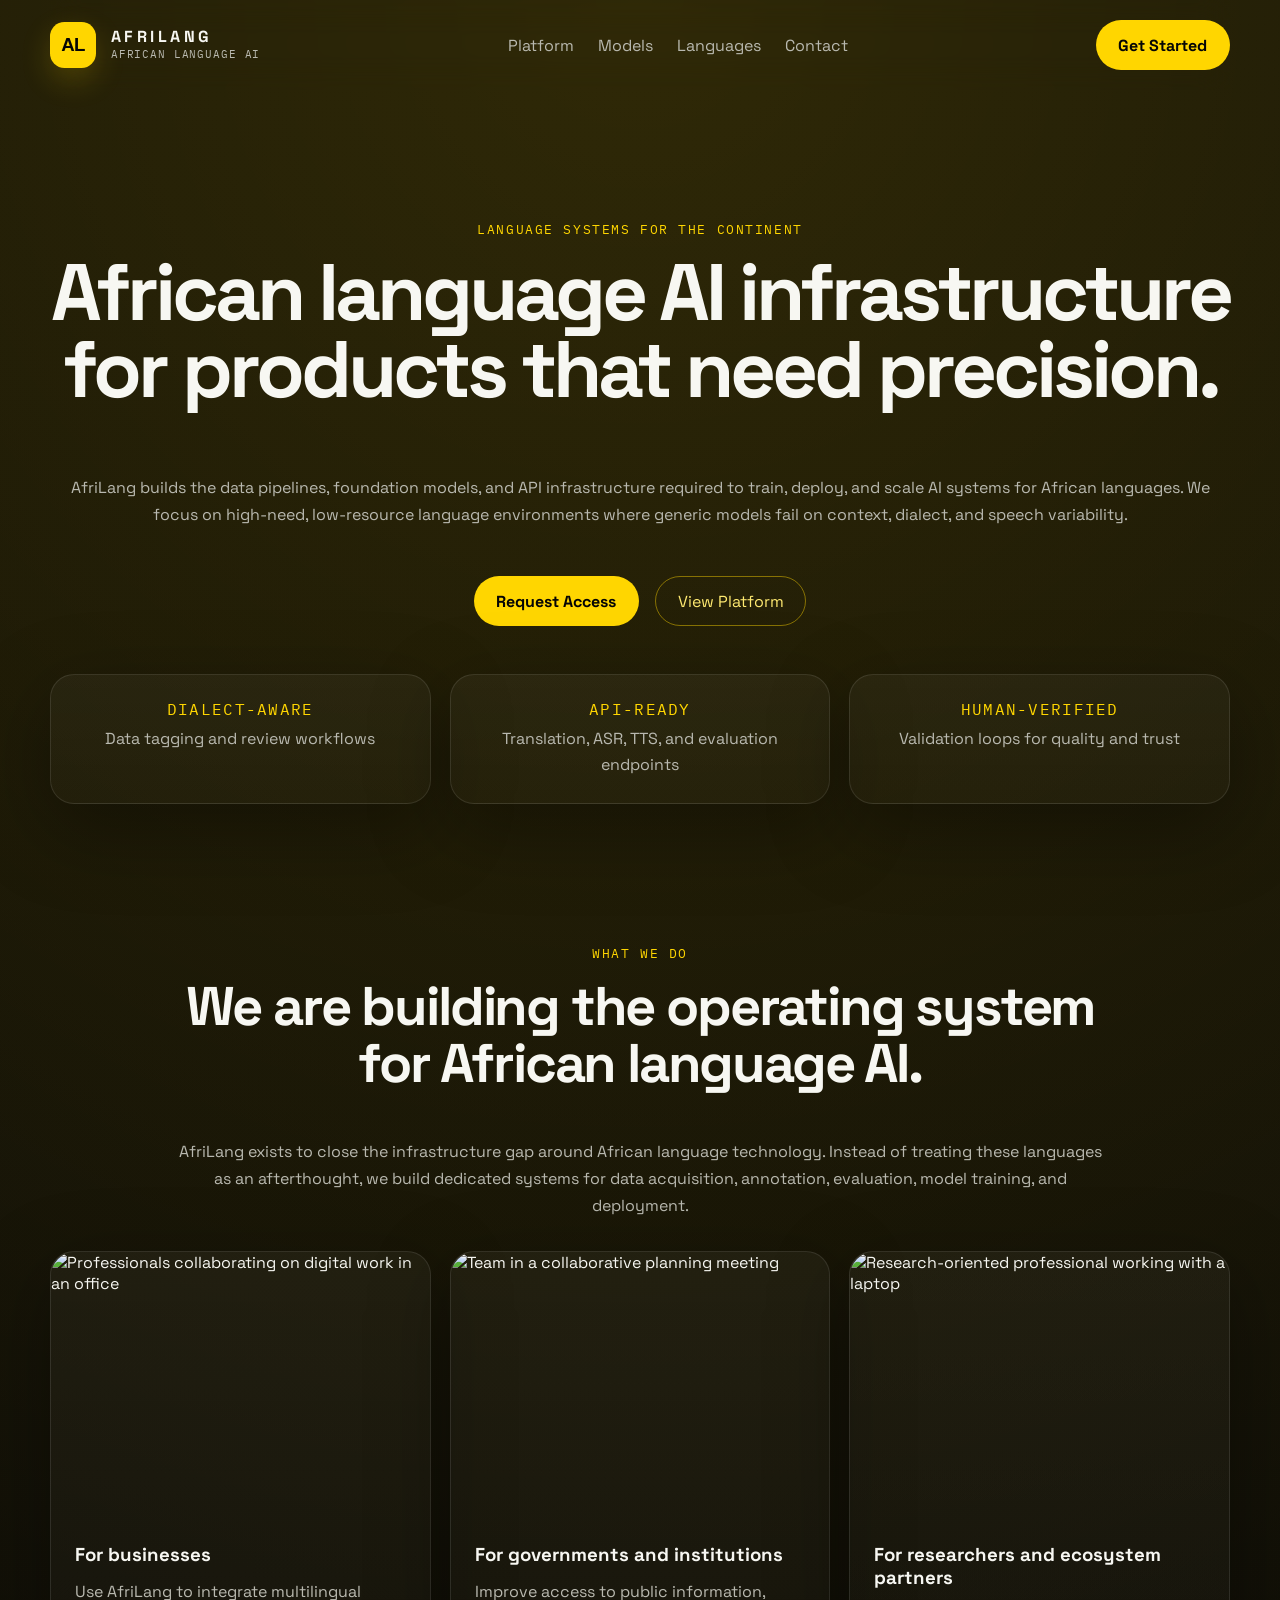
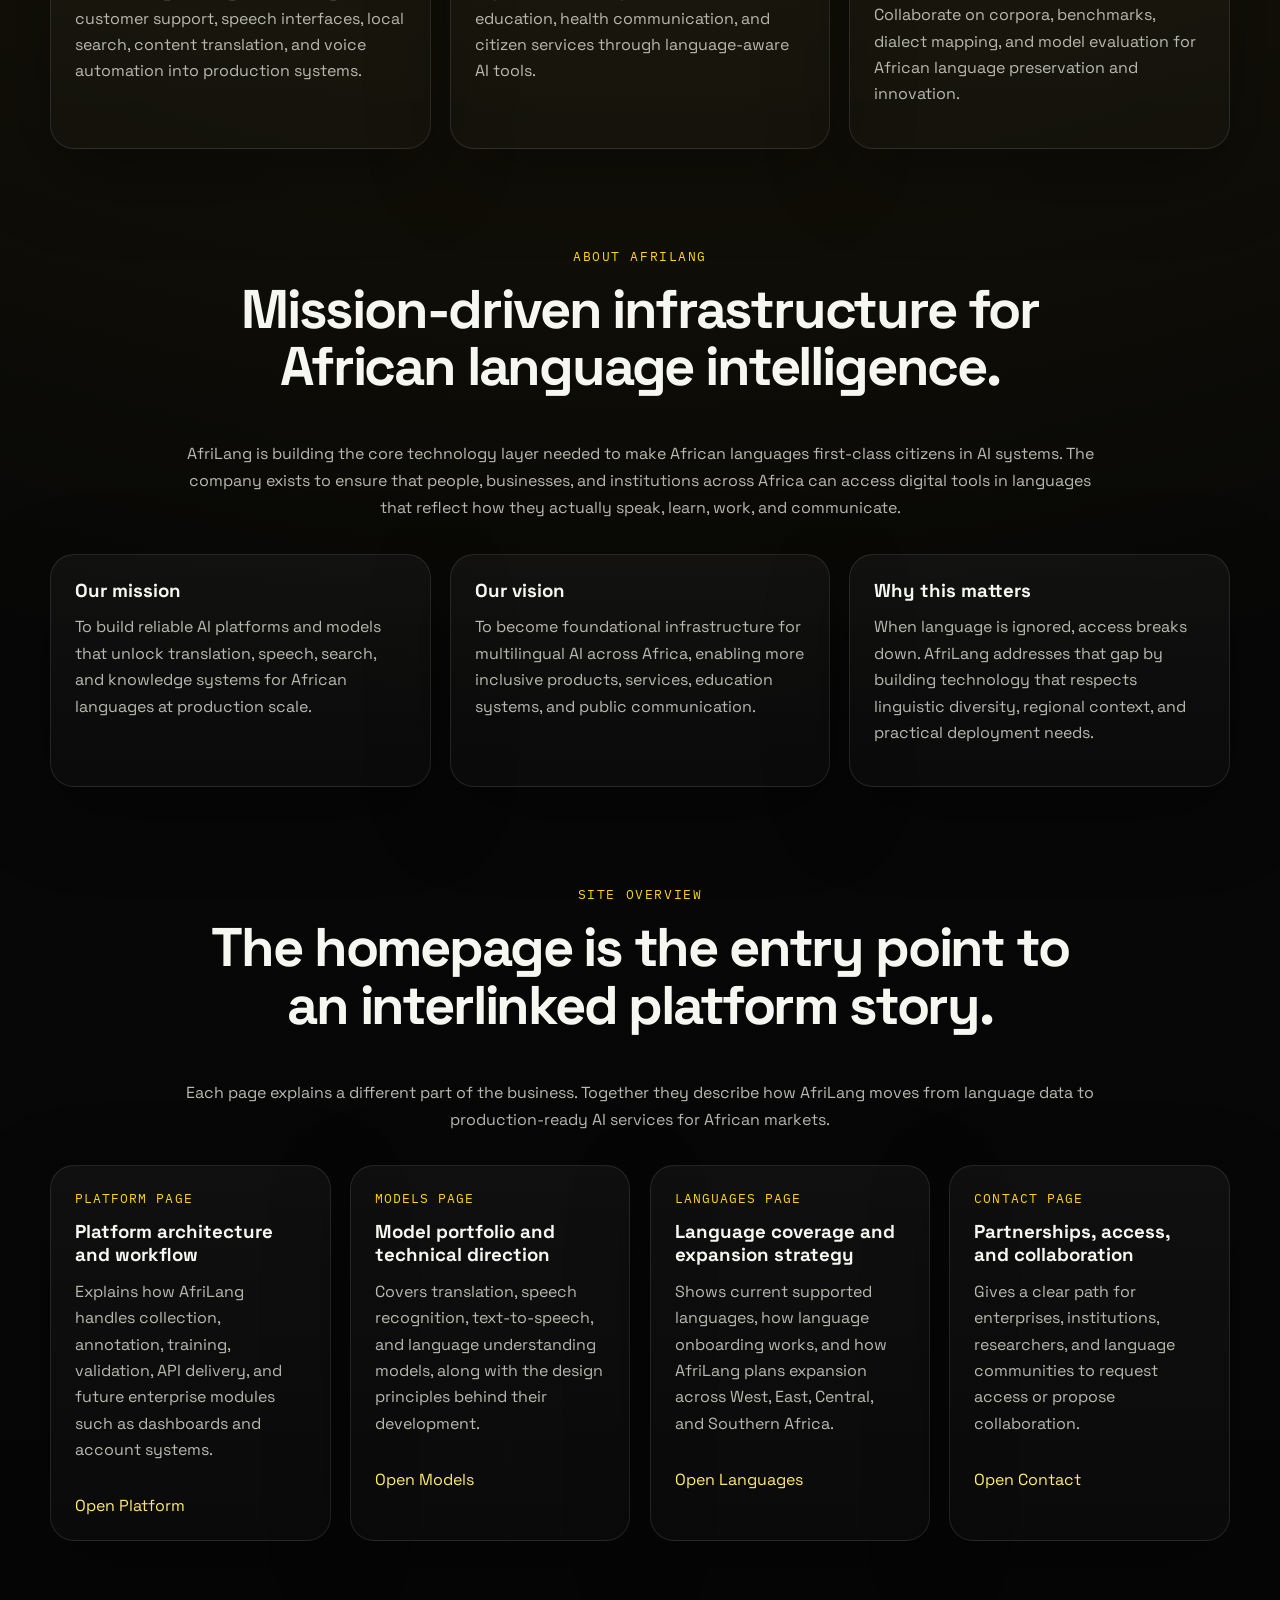
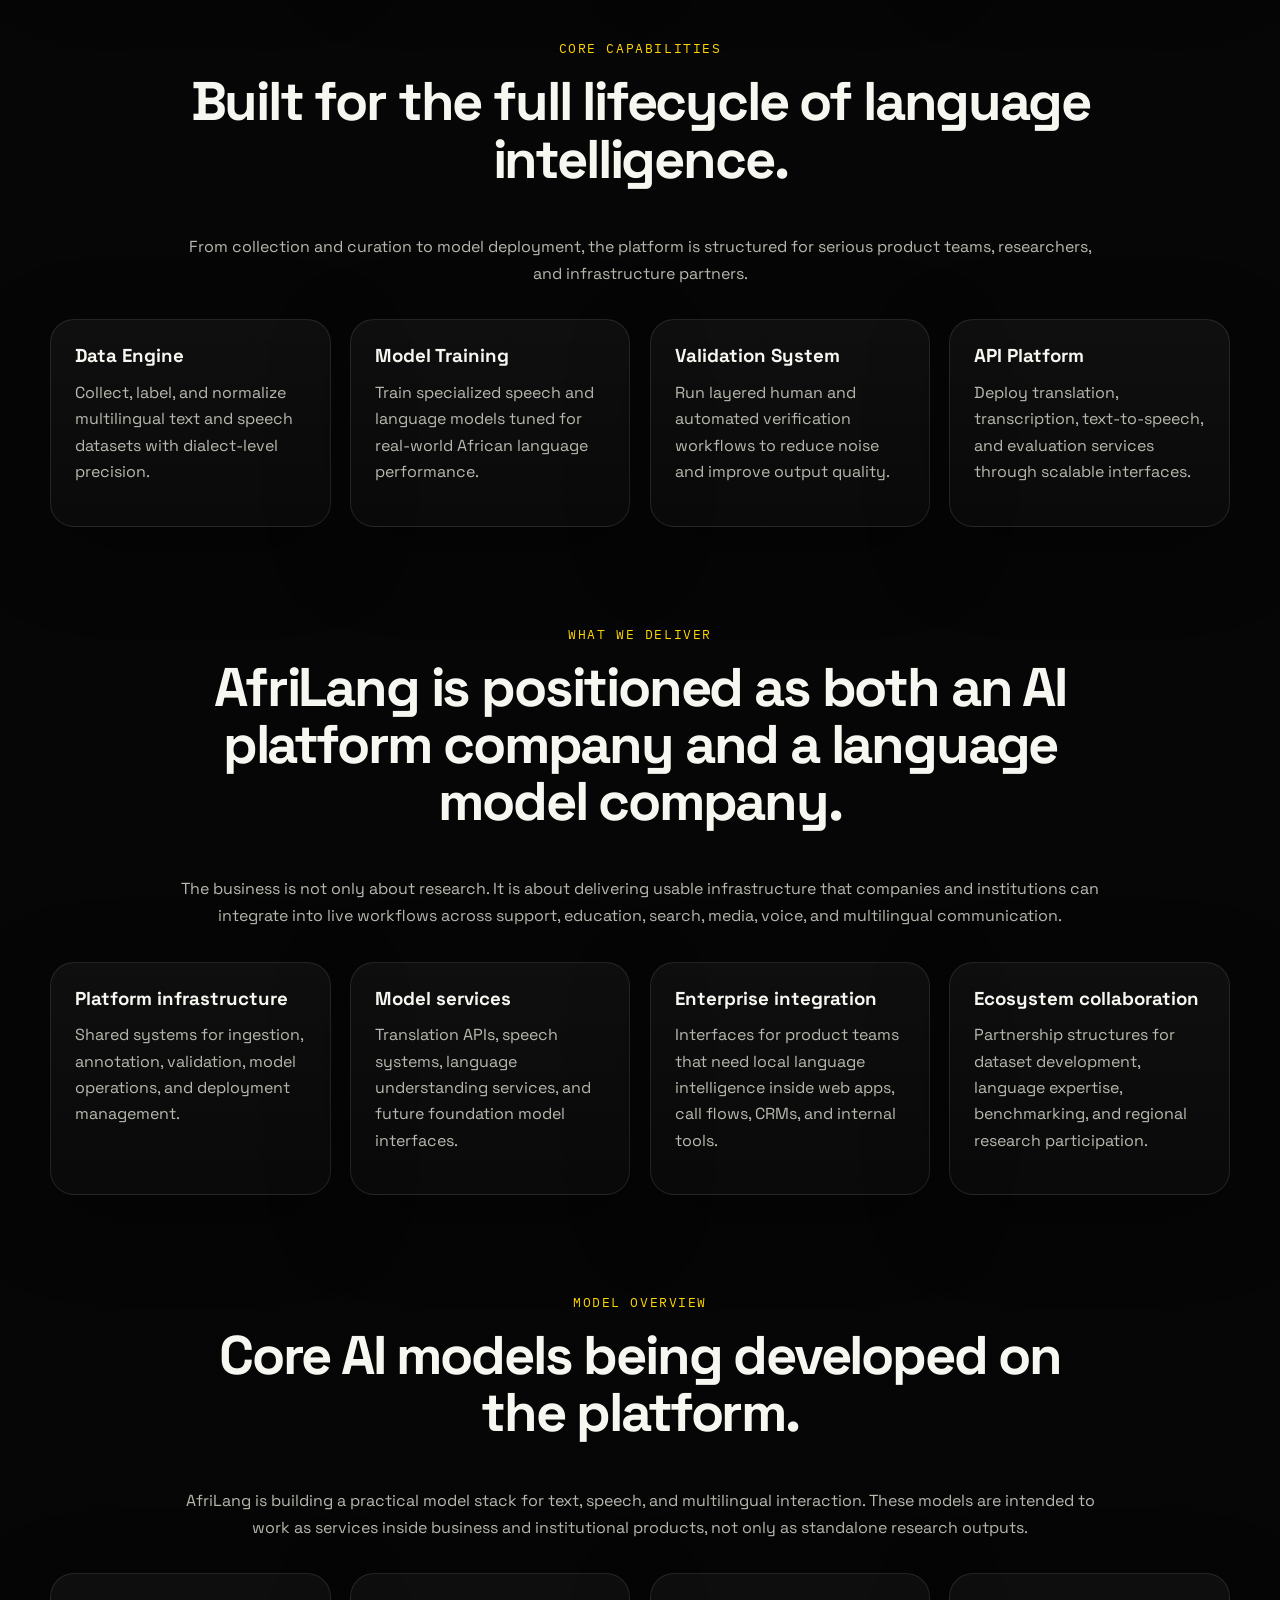
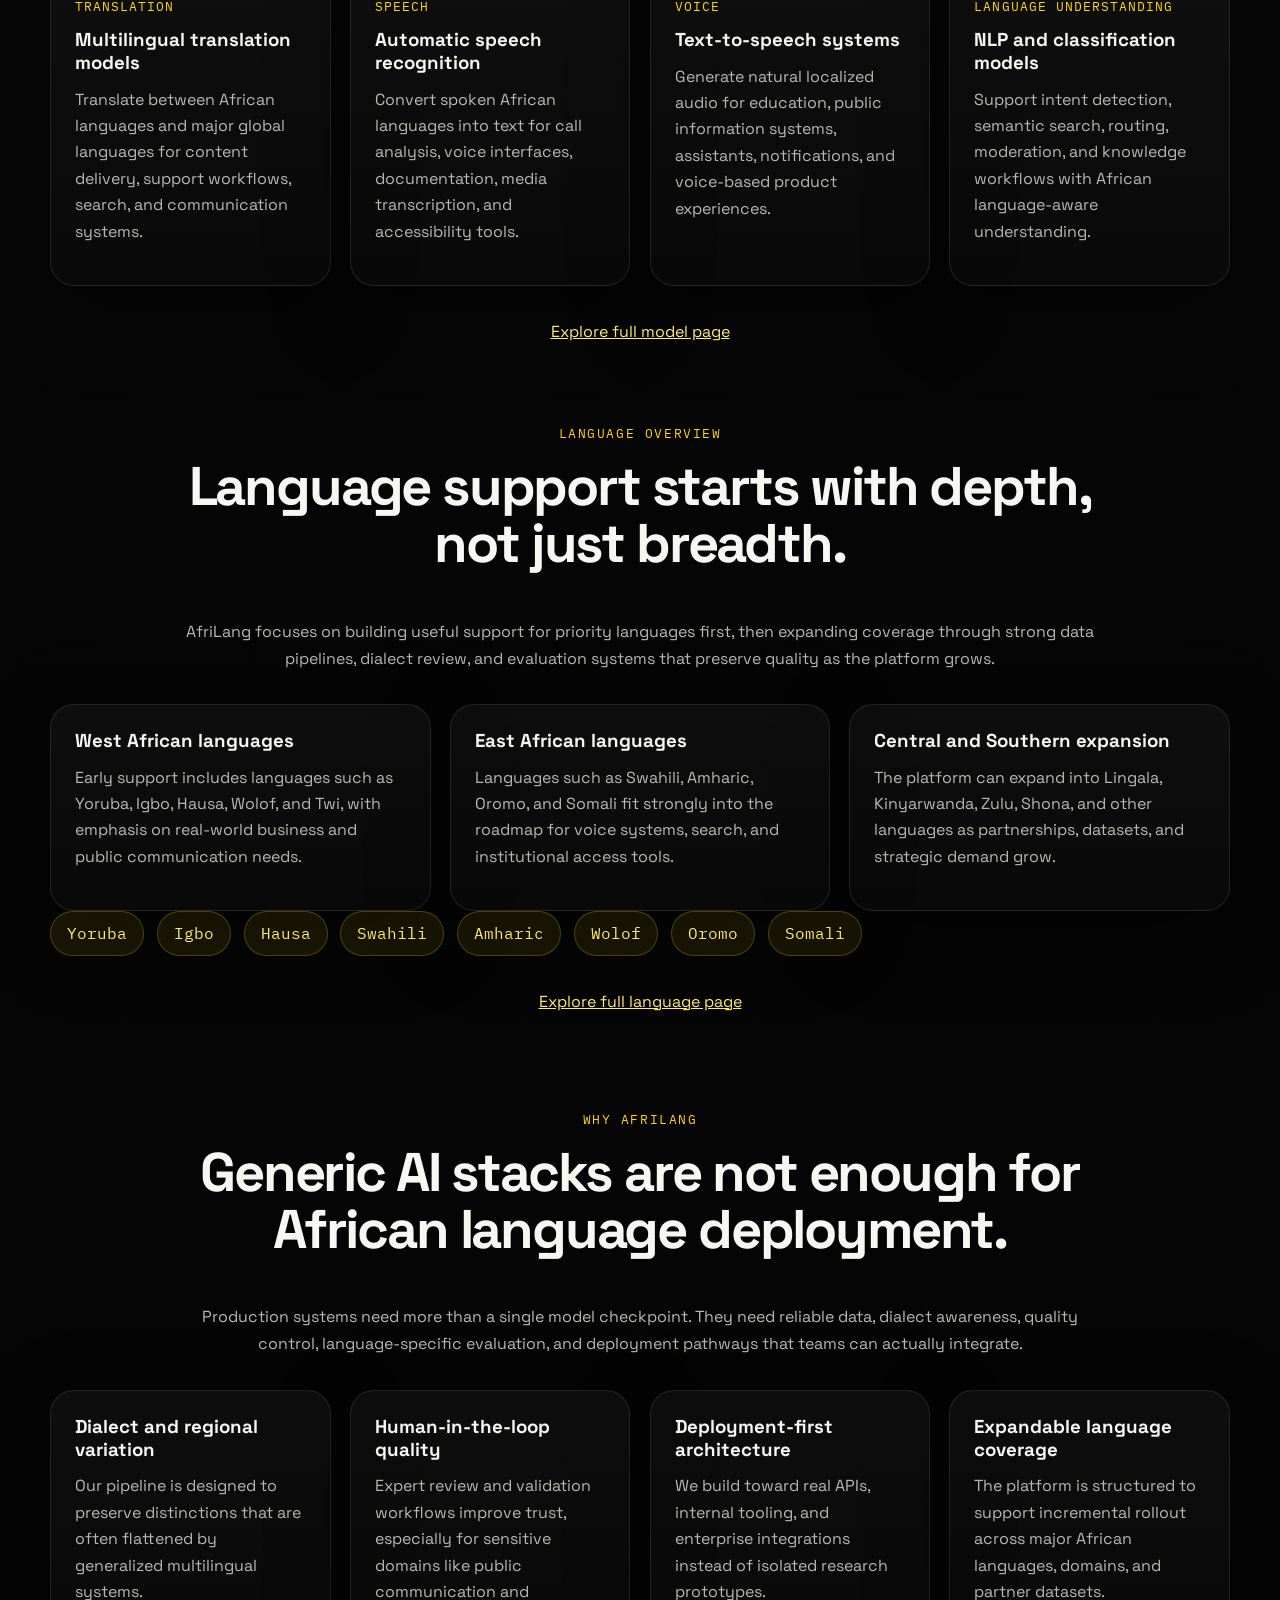
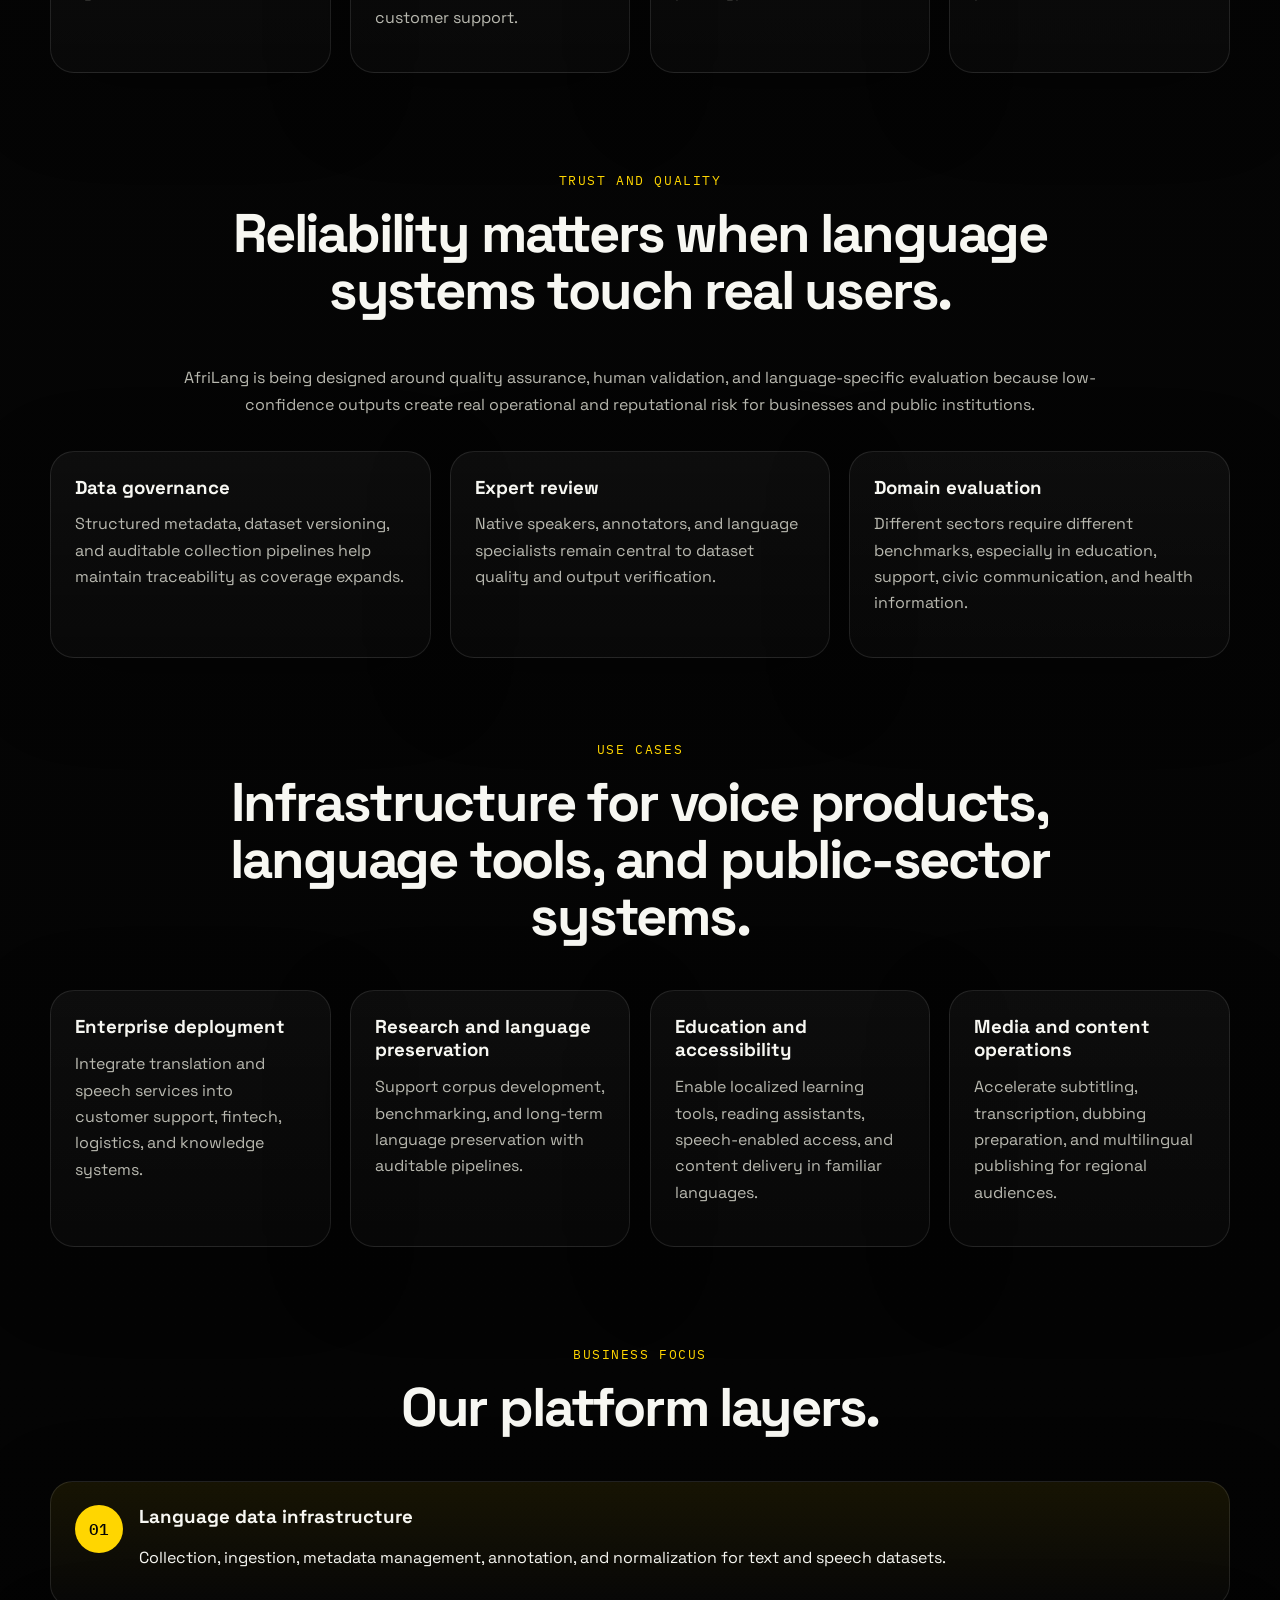
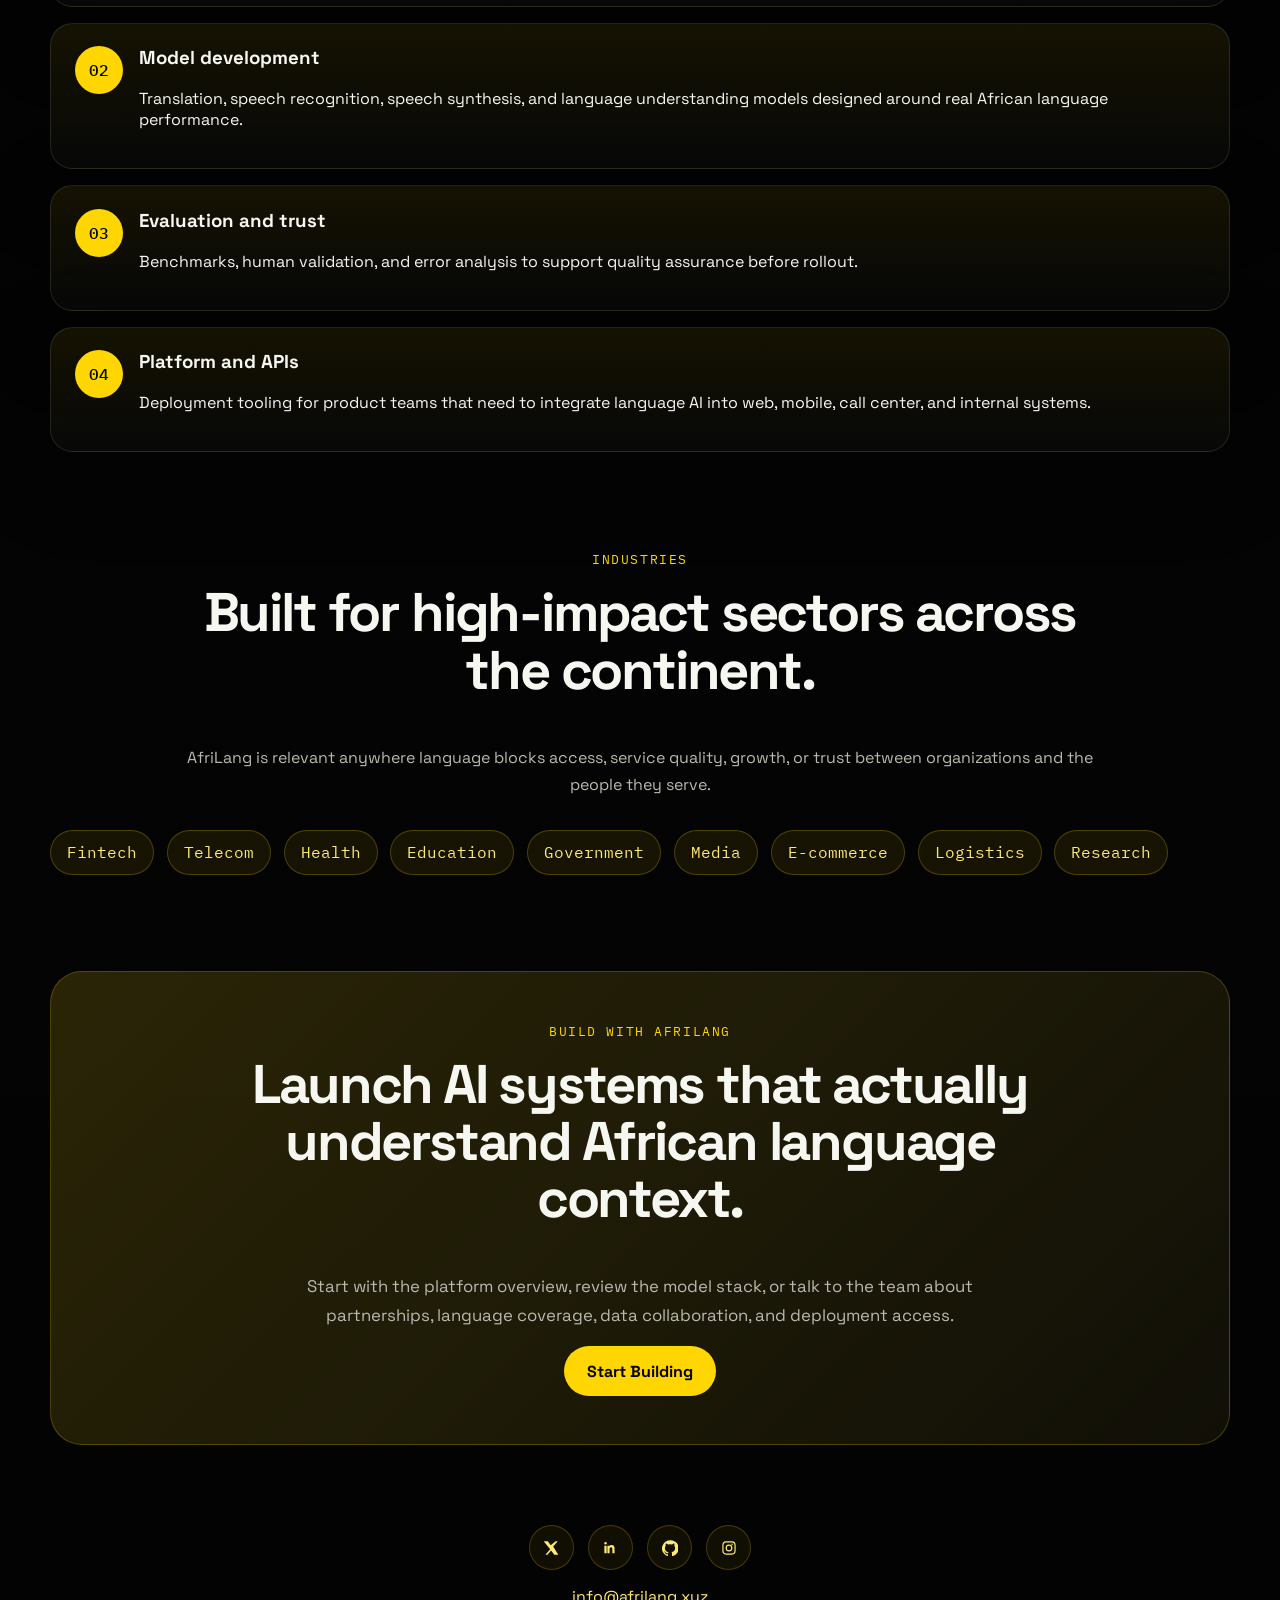
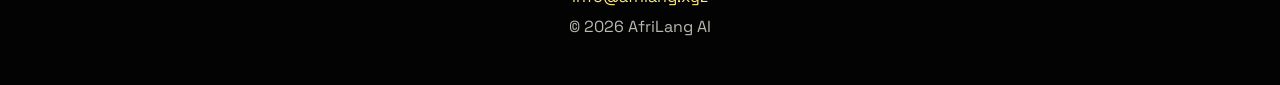
==== commit c3196a9a: "Refine AfriLang branding and layout" ====
--- a/index.html
+++ b/index.html
@@ -5,6 +5,7 @@
   <meta name="viewport" content="width=device-width, initial-scale=1.0">
   <meta name="description" content="AfriLang AI builds language infrastructure, models, and deployment tooling for African languages.">
   <title>AfriLang AI | African Language AI Infrastructure</title>
+  <link rel="icon" href="favicon.svg" type="image/svg+xml">
   <link rel="preconnect" href="https://fonts.googleapis.com">
   <link rel="preconnect" href="https://fonts.gstatic.com" crossorigin>
   <link href="https://fonts.googleapis.com/css2?family=Space+Grotesk:wght@400;500;700&family=IBM+Plex+Mono:wght@400;500&display=swap" rel="stylesheet">
@@ -14,10 +15,7 @@
   <div class="site-shell">
     <header class="navbar">
       <a class="logo" href="index.html" aria-label="AfriLang home">
-        <span class="logo-mark" aria-hidden="true">
-          <span class="logo-mark-core">A</span>
-          <span class="logo-mark-dot"></span>
-        </span>
+        <img class="logo-mark" src="favicon.svg" alt="" aria-hidden="true">
         <span class="logo-lockup">
           <span class="logo-text">AFRILANG</span>
           <span class="logo-tagline">African Language AI</span>
--- a/style.css
+++ b/style.css
@@ -66,38 +66,11 @@
 }
 
 .logo-mark {
-  position: relative;
-  display: inline-grid;
-  place-items: center;
+  display: block;
   width: 2.9rem;
   height: 2.9rem;
-  border: 1px solid rgba(255, 214, 0, 0.28);
   border-radius: 0.9rem;
-  background:
-    linear-gradient(145deg, rgba(255, 214, 0, 0.95), rgba(255, 214, 0, 0.58)),
-    #0b0b0b;
-  box-shadow:
-    inset 0 1px 0 rgba(255, 255, 255, 0.18),
-    0 12px 30px rgba(255, 214, 0, 0.18);
-  color: #050505;
-}
-
-.logo-mark-core {
-  font-size: 1.2rem;
-  font-weight: 800;
-  line-height: 1;
-  letter-spacing: -0.08em;
-}
-
-.logo-mark-dot {
-  position: absolute;
-  right: 0.34rem;
-  bottom: 0.34rem;
-  width: 0.45rem;
-  height: 0.45rem;
-  border-radius: 999px;
-  background: #050505;
-  opacity: 0.95;
+  box-shadow: 0 12px 30px rgba(255, 214, 0, 0.18);
 }
 
 .logo-lockup {
@@ -152,6 +125,15 @@
 }
 
 .hero {
+  min-height: calc(100vh - 5rem);
+  display: flex;
+  flex-direction: column;
+  justify-content: center;
+  align-items: center;
+  text-align: center;
+}
+
+.page-hero {
   min-height: calc(100vh - 5rem);
   display: flex;
   flex-direction: column;
@@ -190,9 +172,10 @@
 }
 
 .page-hero h1 {
-  max-width: 16ch;
+  max-width: 24ch;
   margin-left: auto;
   margin-right: auto;
+  font-size: clamp(2.7rem, 7vw, 5rem);
 }
 
 .hero-copy,
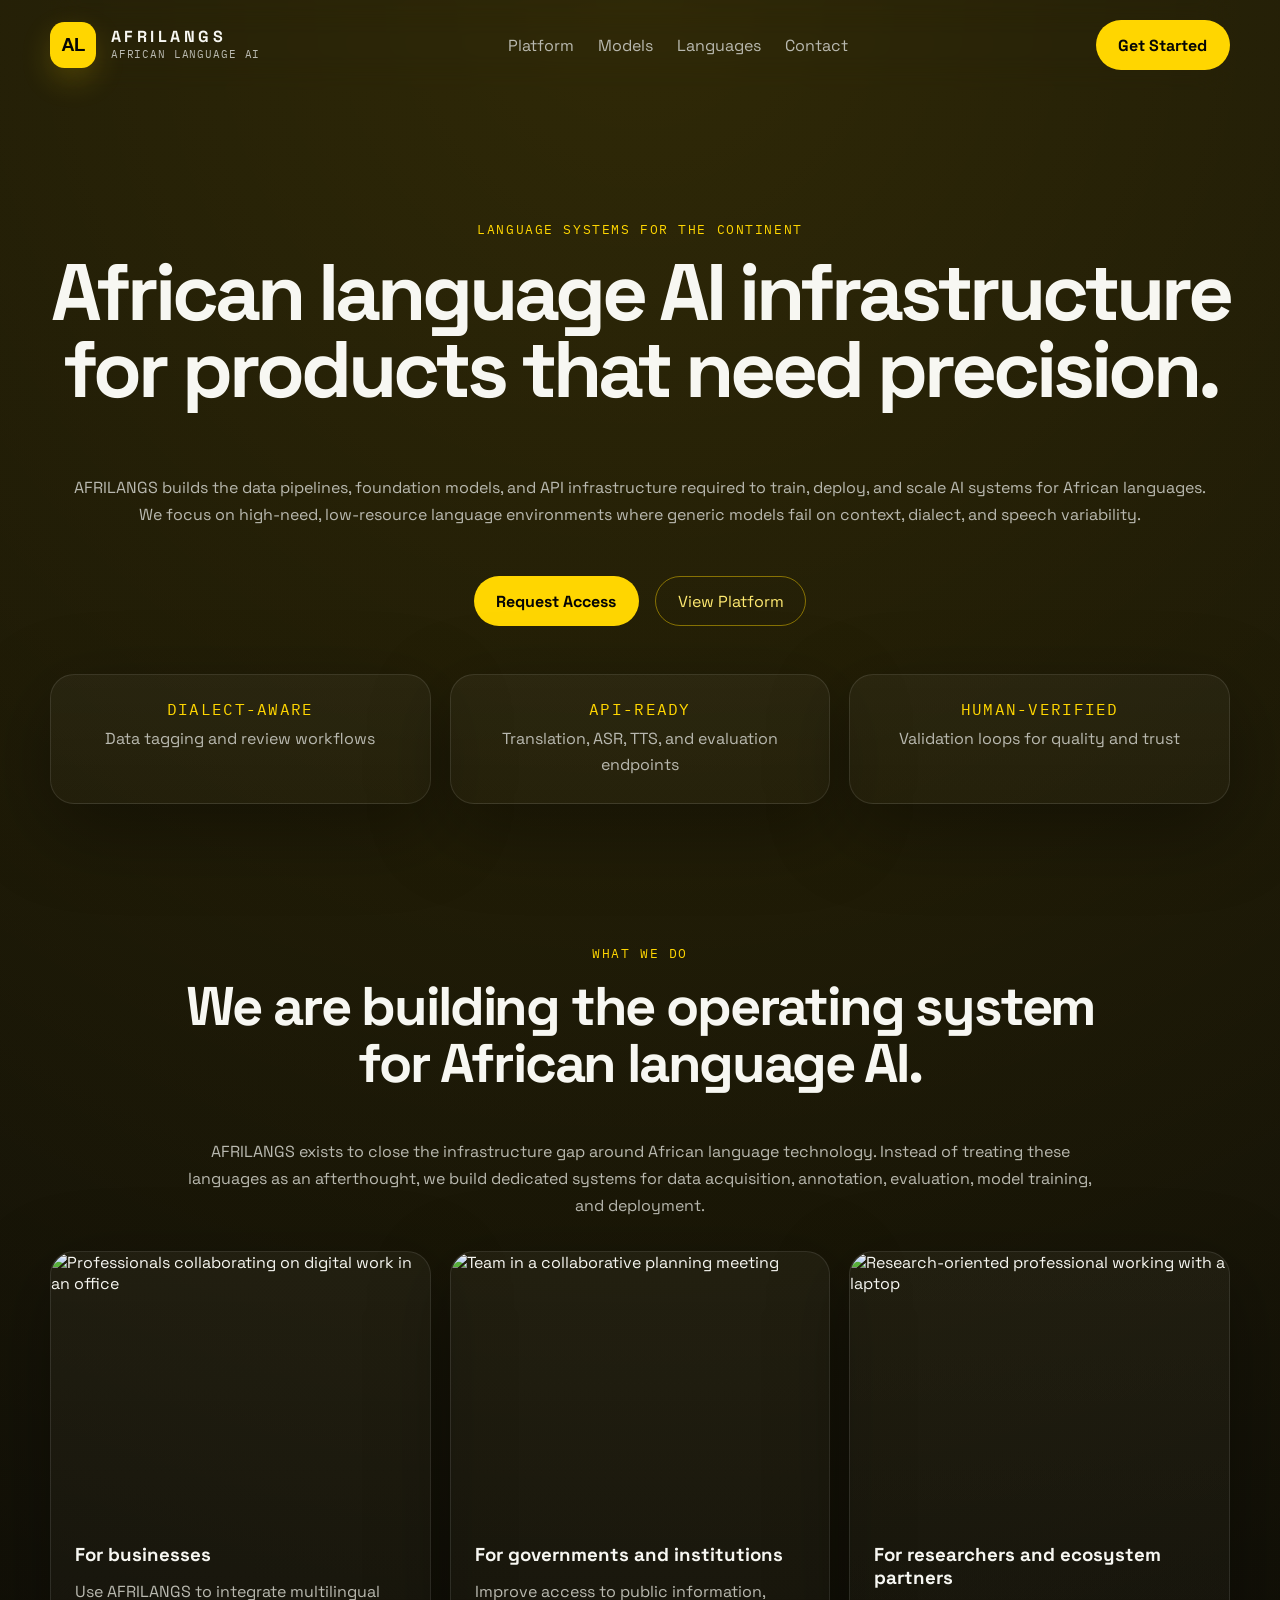
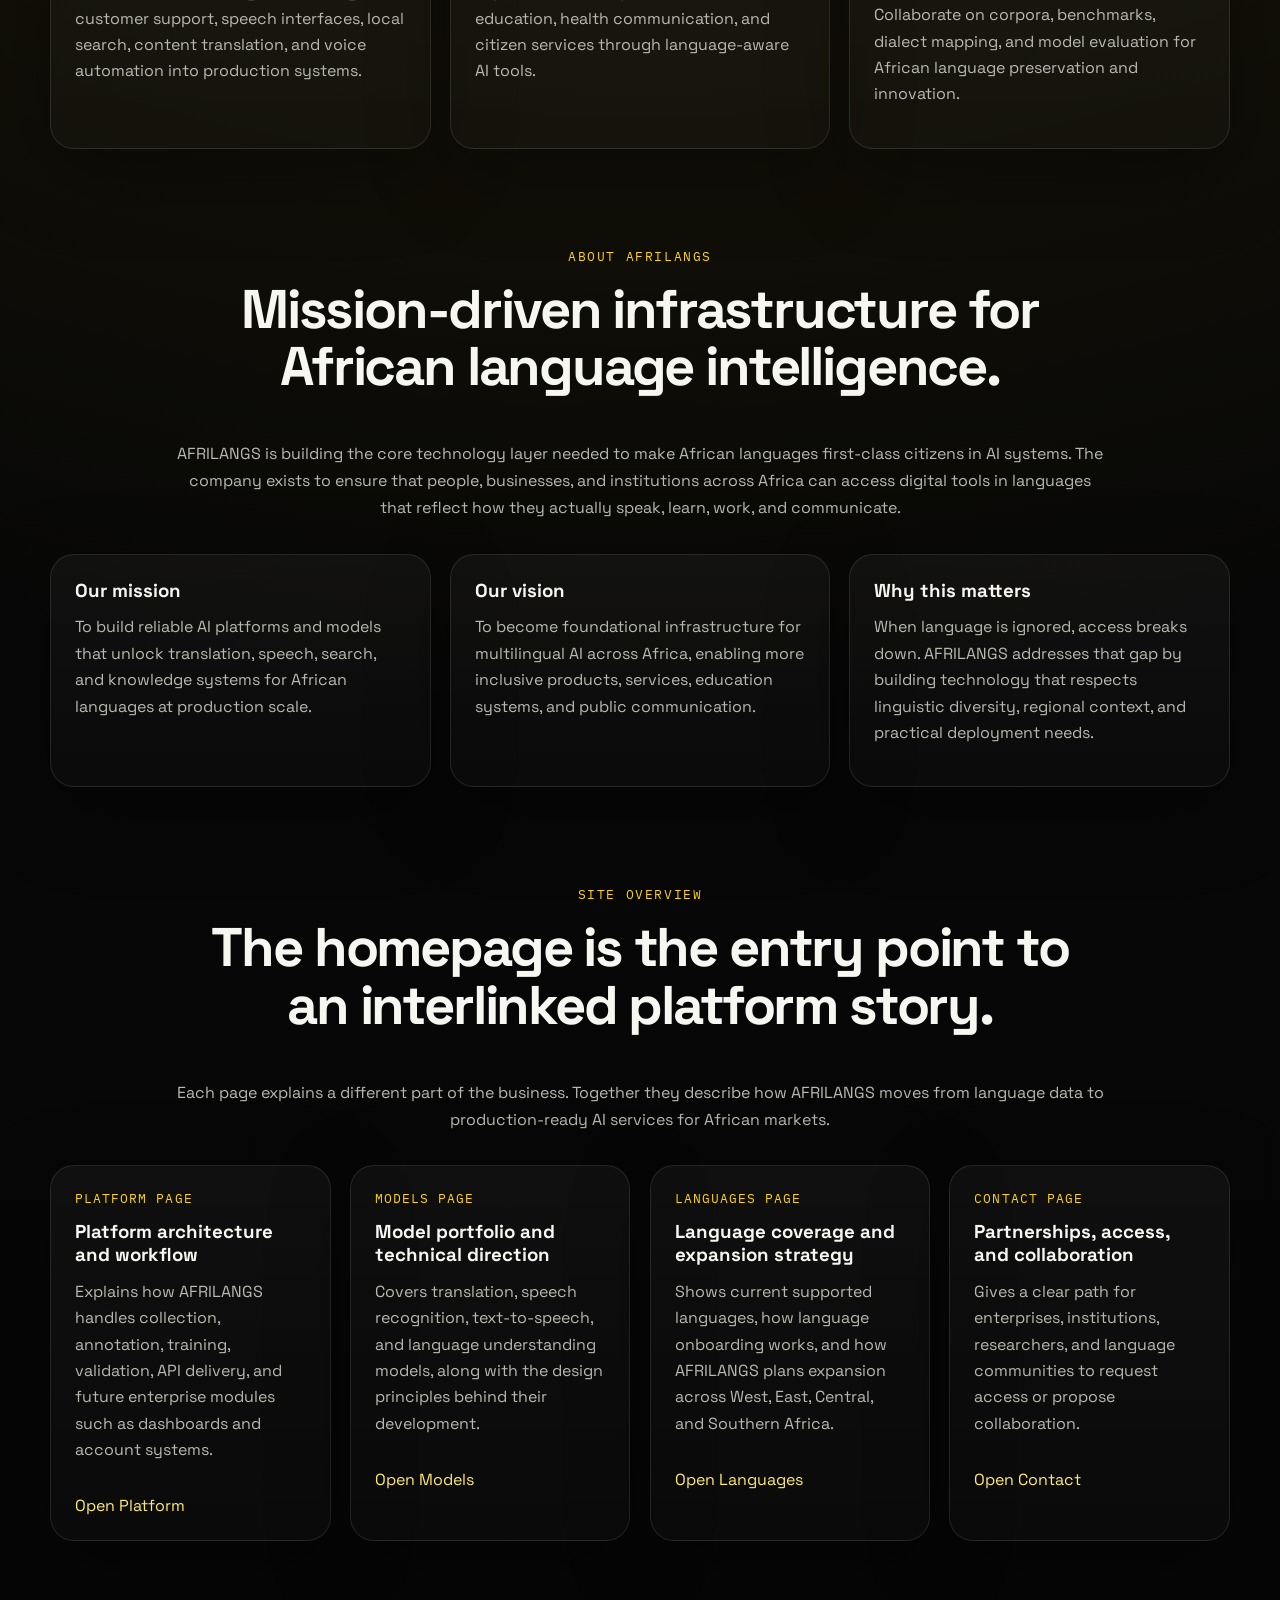
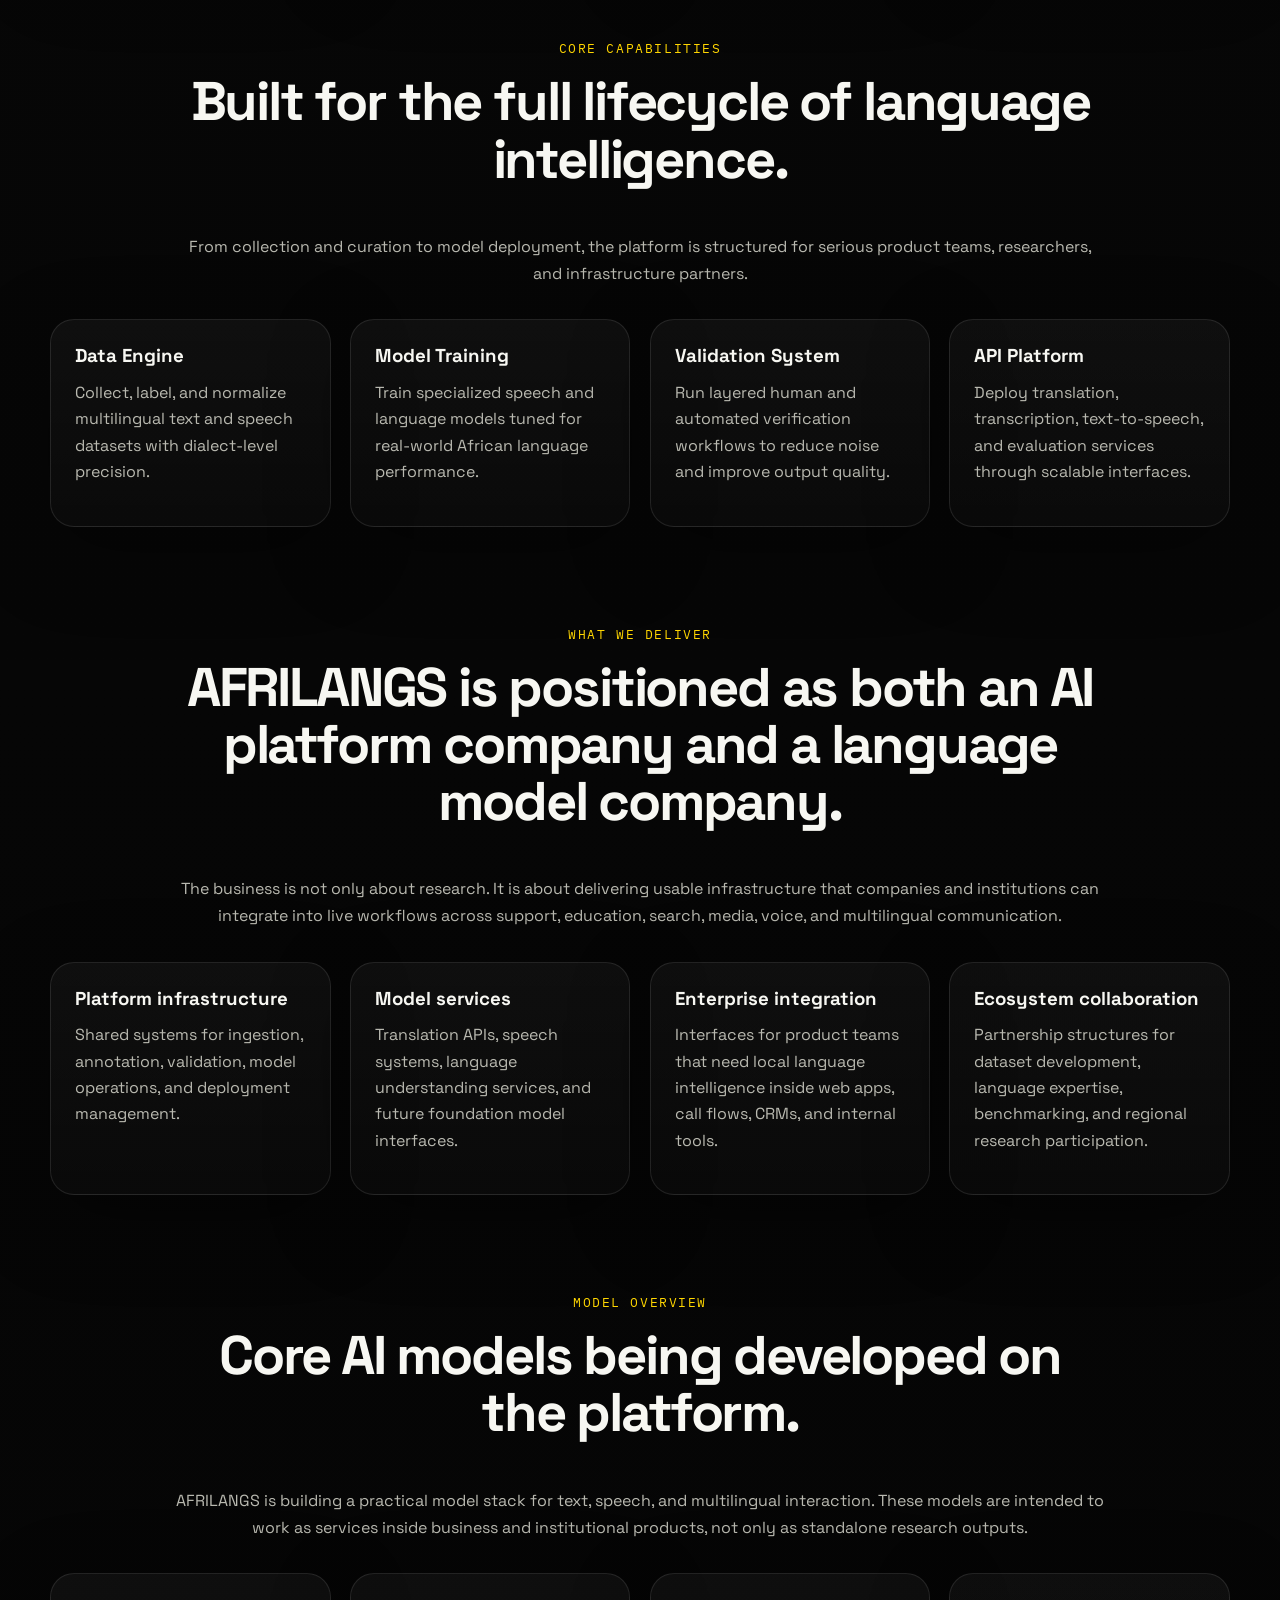
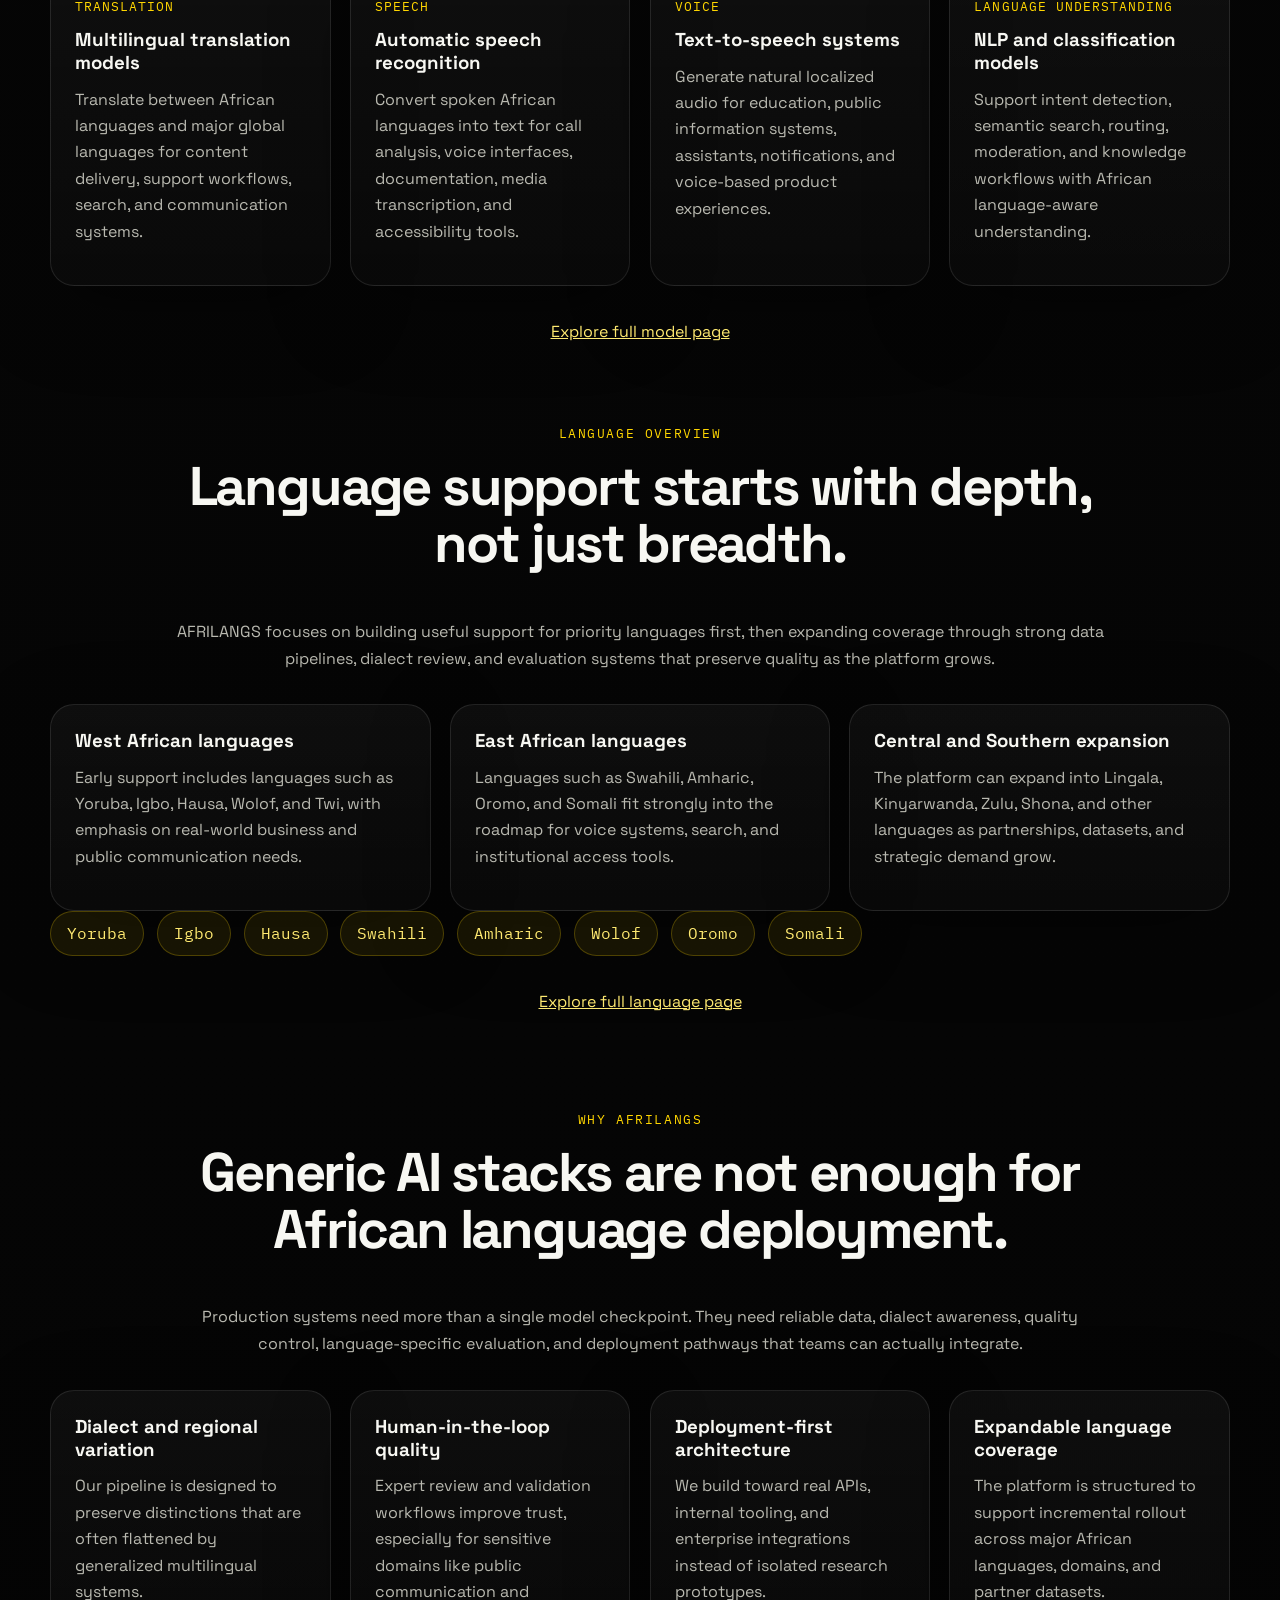
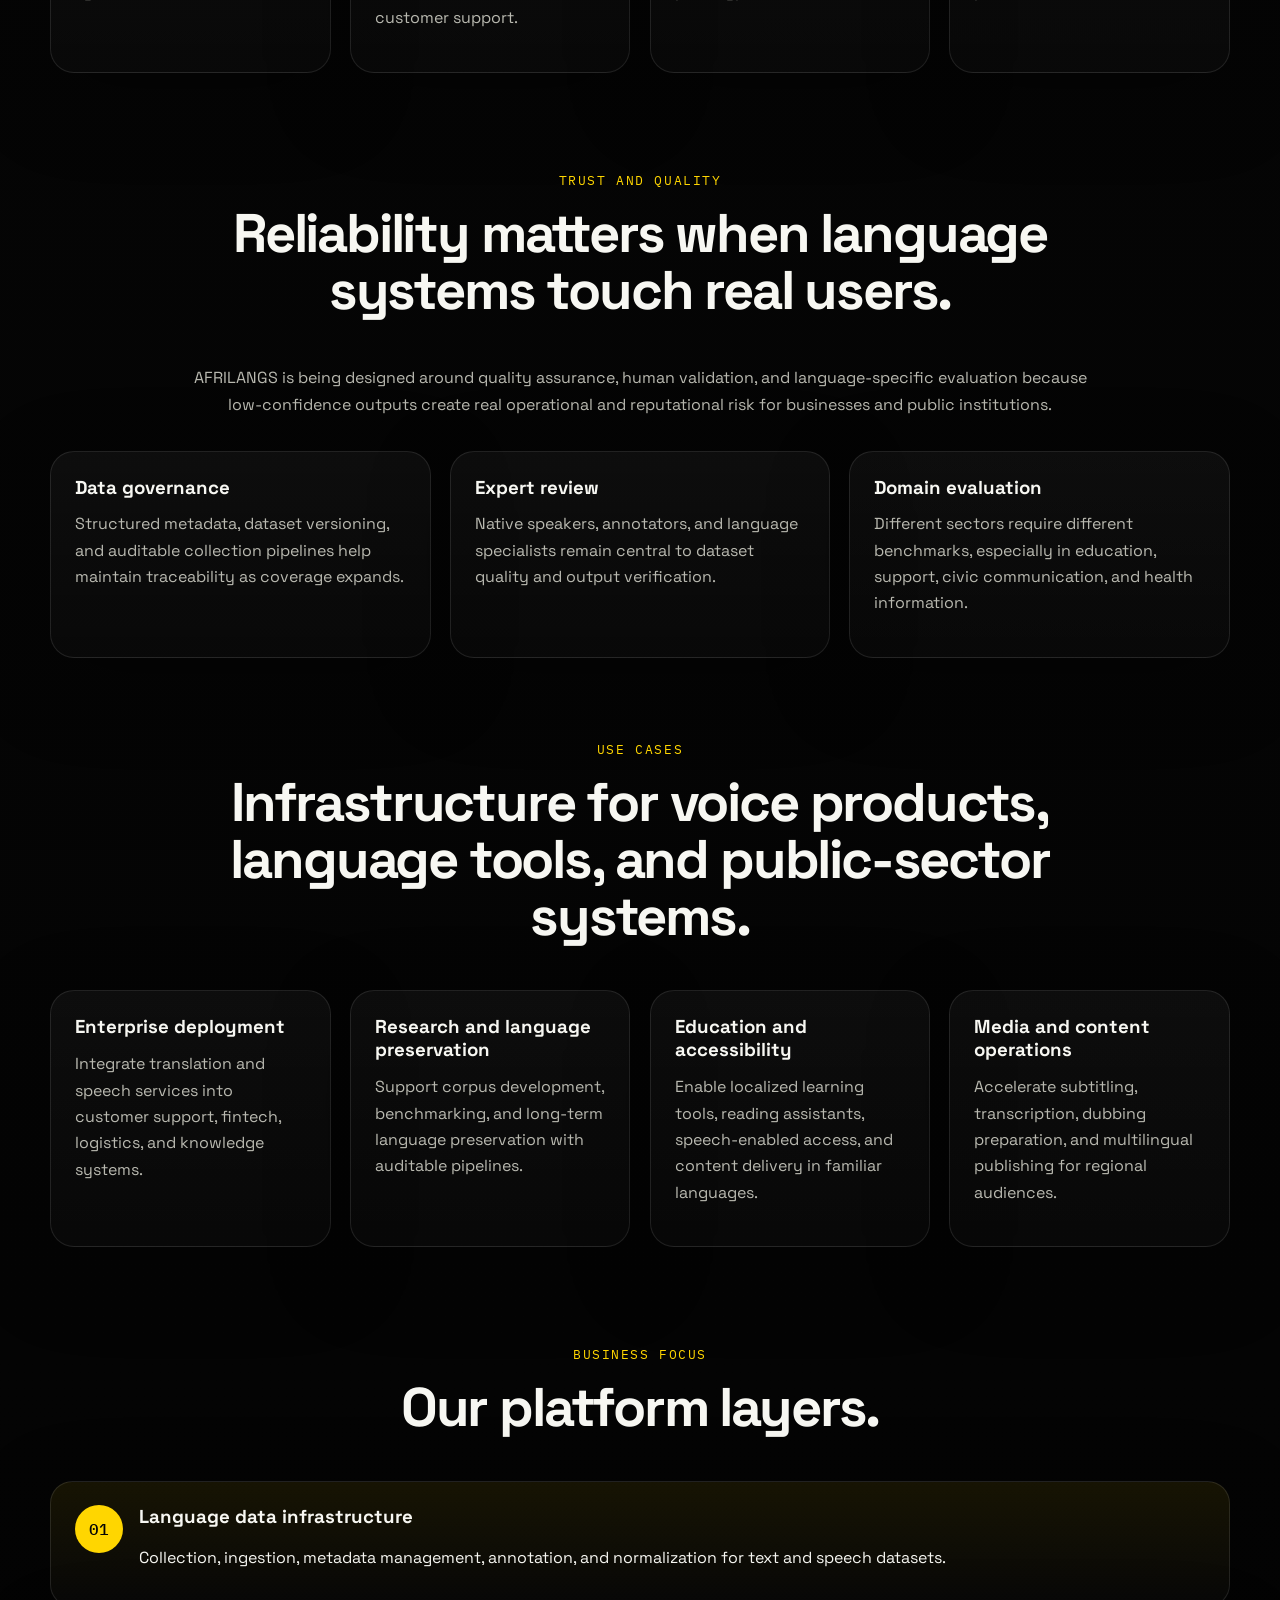
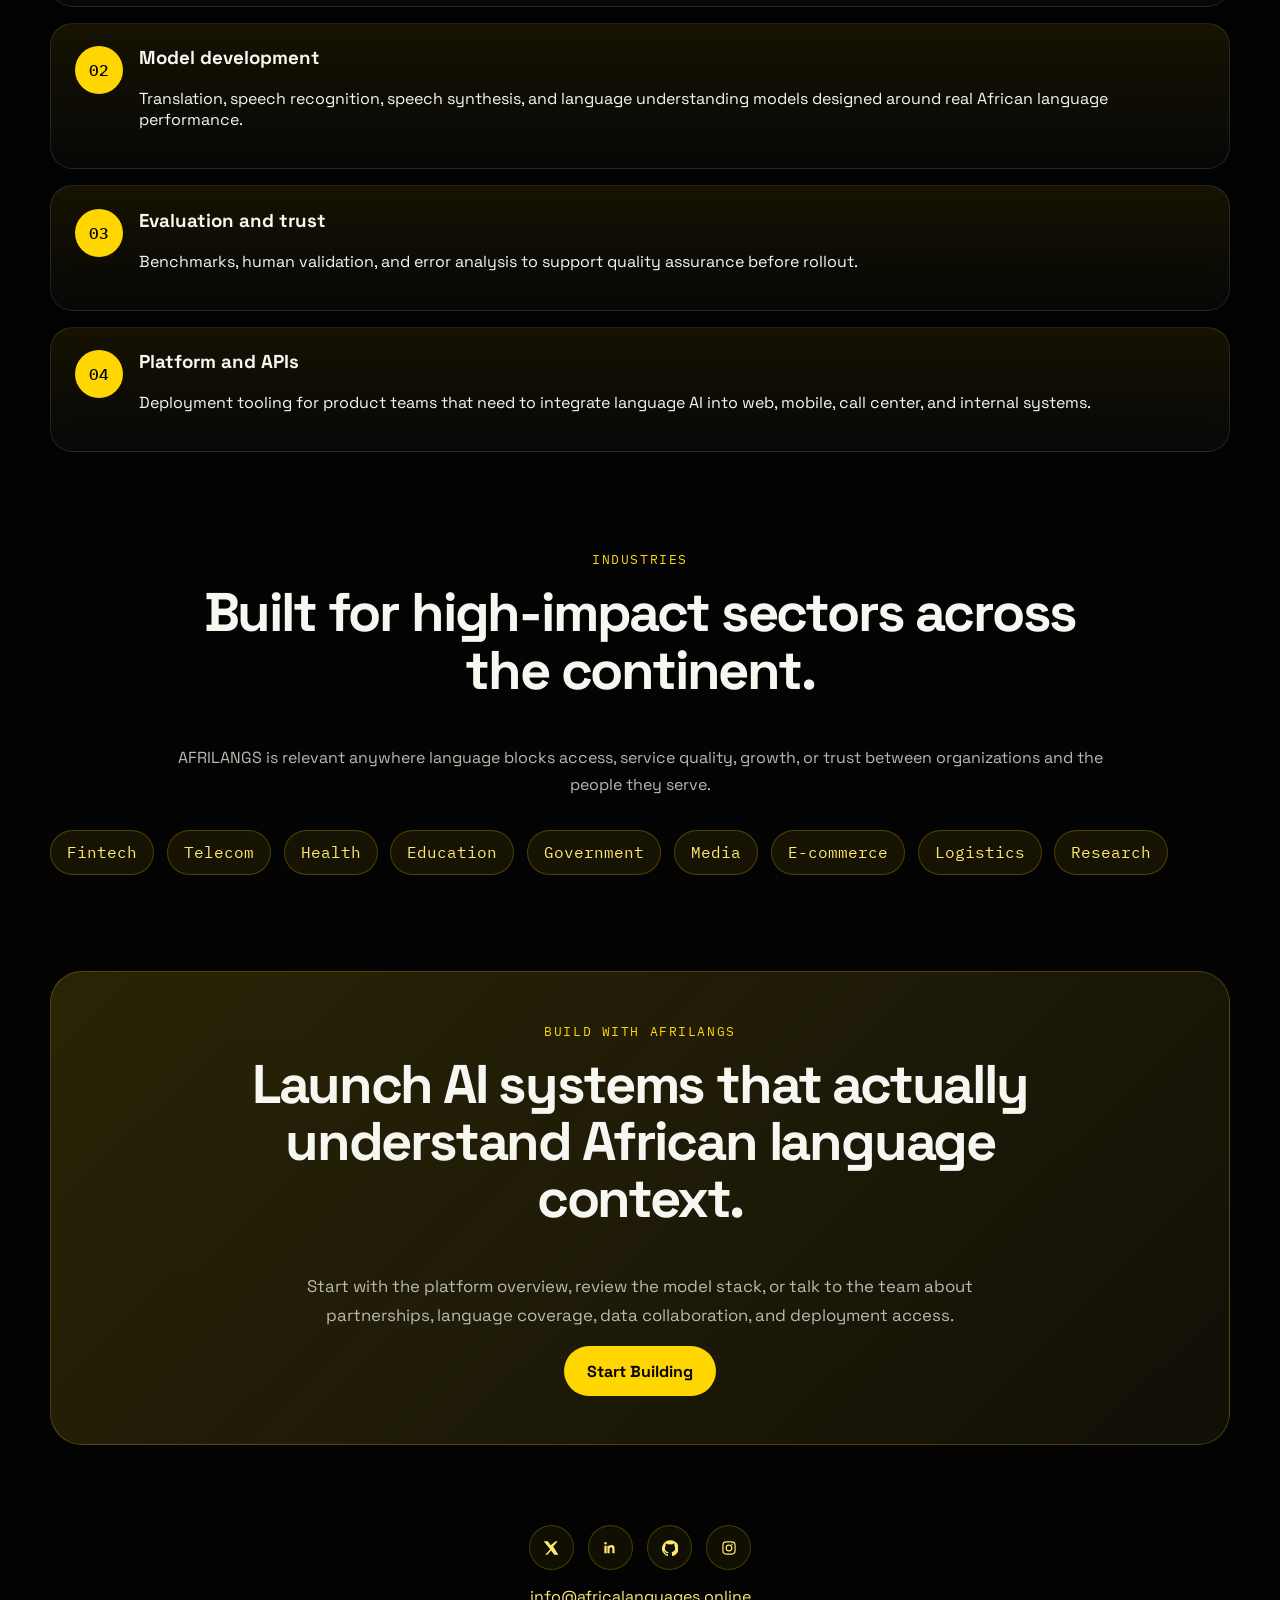
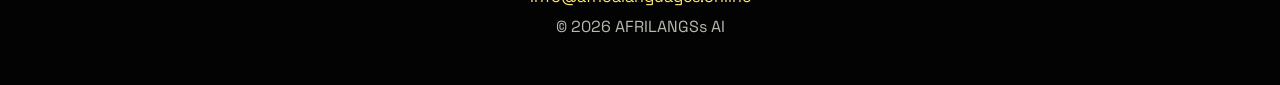
==== commit 24b7e168: "Update index.html" ====
--- a/index.html
+++ b/index.html
@@ -3,8 +3,8 @@
 <head>
   <meta charset="UTF-8">
   <meta name="viewport" content="width=device-width, initial-scale=1.0">
-  <meta name="description" content="AfriLang AI builds language infrastructure, models, and deployment tooling for African languages.">
-  <title>AfriLang AI | African Language AI Infrastructure</title>
+  <meta name="description" content="AFRILANGS AI builds language infrastructure, models, and deployment tooling for African languages.">
+  <title>AFRILANGS AI | African Language AI Infrastructure</title>
   <link rel="icon" href="favicon.svg" type="image/svg+xml">
   <link rel="preconnect" href="https://fonts.googleapis.com">
   <link rel="preconnect" href="https://fonts.gstatic.com" crossorigin>
@@ -14,10 +14,10 @@
 <body data-page="home">
   <div class="site-shell">
     <header class="navbar">
-      <a class="logo" href="index.html" aria-label="AfriLang home">
+      <a class="logo" href="/" aria-label="AFRILANGS home">
         <img class="logo-mark" src="favicon.svg" alt="" aria-hidden="true">
         <span class="logo-lockup">
-          <span class="logo-text">AFRILANG</span>
+          <span class="logo-text">AFRILANGS</span>
           <span class="logo-tagline">African Language AI</span>
         </span>
       </a>
@@ -38,7 +38,7 @@
         <div class="eyebrow">Language systems for the continent</div>
         <h1>African language AI infrastructure for products that need precision.</h1>
         <p class="hero-copy">
-          AfriLang builds the data pipelines, foundation models, and API infrastructure required to train, deploy, and scale AI systems for African languages. We focus on high-need, low-resource language environments where generic models fail on context, dialect, and speech variability.
+          AFRILANGS builds the data pipelines, foundation models, and API infrastructure required to train, deploy, and scale AI systems for African languages. We focus on high-need, low-resource language environments where generic models fail on context, dialect, and speech variability.
         </p>
         <div class="hero-buttons">
           <a class="btn" href="contact.html">Request Access</a>
@@ -64,7 +64,7 @@
         <div class="section-heading">
           <div class="eyebrow">What we do</div>
           <h2>We are building the operating system for African language AI.</h2>
-          <p>AfriLang exists to close the infrastructure gap around African language technology. Instead of treating these languages as an afterthought, we build dedicated systems for data acquisition, annotation, evaluation, model training, and deployment.</p>
+          <p>AFRILANGS exists to close the infrastructure gap around African language technology. Instead of treating these languages as an afterthought, we build dedicated systems for data acquisition, annotation, evaluation, model training, and deployment.</p>
         </div>
         <div class="split-grid">
           <article class="card">
@@ -75,7 +75,7 @@
               loading="lazy"
             >
             <h3>For businesses</h3>
-            <p>Use AfriLang to integrate multilingual customer support, speech interfaces, local search, content translation, and voice automation into production systems.</p>
+            <p>Use AFRILANGS to integrate multilingual customer support, speech interfaces, local search, content translation, and voice automation into production systems.</p>
           </article>
           <article class="card">
             <img
@@ -102,9 +102,9 @@
 
       <section class="section">
         <div class="section-heading">
-          <div class="eyebrow">About AfriLang</div>
+          <div class="eyebrow">About AFRILANGS</div>
           <h2>Mission-driven infrastructure for African language intelligence.</h2>
-          <p>AfriLang is building the core technology layer needed to make African languages first-class citizens in AI systems. The company exists to ensure that people, businesses, and institutions across Africa can access digital tools in languages that reflect how they actually speak, learn, work, and communicate.</p>
+          <p>AFRILANGS is building the core technology layer needed to make African languages first-class citizens in AI systems. The company exists to ensure that people, businesses, and institutions across Africa can access digital tools in languages that reflect how they actually speak, learn, work, and communicate.</p>
         </div>
         <div class="split-grid">
           <article class="card">
@@ -117,7 +117,7 @@
           </article>
           <article class="card">
             <h3>Why this matters</h3>
-            <p>When language is ignored, access breaks down. AfriLang addresses that gap by building technology that respects linguistic diversity, regional context, and practical deployment needs.</p>
+            <p>When language is ignored, access breaks down. AFRILANGS addresses that gap by building technology that respects linguistic diversity, regional context, and practical deployment needs.</p>
           </article>
         </div>
       </section>
@@ -126,13 +126,13 @@
         <div class="section-heading">
           <div class="eyebrow">Site overview</div>
           <h2>The homepage is the entry point to an interlinked platform story.</h2>
-          <p>Each page explains a different part of the business. Together they describe how AfriLang moves from language data to production-ready AI services for African markets.</p>
+          <p>Each page explains a different part of the business. Together they describe how AFRILANGS moves from language data to production-ready AI services for African markets.</p>
         </div>
         <div class="grid overview-grid">
           <article class="card link-card">
             <div class="card-kicker">Platform page</div>
             <h3><a href="platform.html">Platform architecture and workflow</a></h3>
-            <p>Explains how AfriLang handles collection, annotation, training, validation, API delivery, and future enterprise modules such as dashboards and account systems.</p>
+            <p>Explains how AFRILANGS handles collection, annotation, training, validation, API delivery, and future enterprise modules such as dashboards and account systems.</p>
             <a class="text-link" href="platform.html">Open Platform</a>
           </article>
           <article class="card link-card">
@@ -144,7 +144,7 @@
           <article class="card link-card">
             <div class="card-kicker">Languages page</div>
             <h3><a href="languages.html">Language coverage and expansion strategy</a></h3>
-            <p>Shows current supported languages, how language onboarding works, and how AfriLang plans expansion across West, East, Central, and Southern Africa.</p>
+            <p>Shows current supported languages, how language onboarding works, and how AFRILANGS plans expansion across West, East, Central, and Southern Africa.</p>
             <a class="text-link" href="languages.html">Open Languages</a>
           </article>
           <article class="card link-card">
@@ -185,7 +185,7 @@
       <section class="section">
         <div class="section-heading">
           <div class="eyebrow">What we deliver</div>
-          <h2>AfriLang is positioned as both an AI platform company and a language model company.</h2>
+          <h2>AFRILANGS is positioned as both an AI platform company and a language model company.</h2>
           <p>The business is not only about research. It is about delivering usable infrastructure that companies and institutions can integrate into live workflows across support, education, search, media, voice, and multilingual communication.</p>
         </div>
         <div class="grid">
@@ -212,7 +212,7 @@
         <div class="section-heading">
           <div class="eyebrow">Model overview</div>
           <h2>Core AI models being developed on the platform.</h2>
-          <p>AfriLang is building a practical model stack for text, speech, and multilingual interaction. These models are intended to work as services inside business and institutional products, not only as standalone research outputs.</p>
+          <p>AFRILANGS is building a practical model stack for text, speech, and multilingual interaction. These models are intended to work as services inside business and institutional products, not only as standalone research outputs.</p>
         </div>
         <div class="grid">
           <article class="card">
@@ -245,7 +245,7 @@
         <div class="section-heading">
           <div class="eyebrow">Language overview</div>
           <h2>Language support starts with depth, not just breadth.</h2>
-          <p>AfriLang focuses on building useful support for priority languages first, then expanding coverage through strong data pipelines, dialect review, and evaluation systems that preserve quality as the platform grows.</p>
+          <p>AFRILANGS focuses on building useful support for priority languages first, then expanding coverage through strong data pipelines, dialect review, and evaluation systems that preserve quality as the platform grows.</p>
         </div>
         <div class="split-grid">
           <article class="card">
@@ -278,7 +278,7 @@
 
       <section class="section">
         <div class="section-heading">
-          <div class="eyebrow">Why AfriLang</div>
+          <div class="eyebrow">Why AFRILANGS</div>
           <h2>Generic AI stacks are not enough for African language deployment.</h2>
           <p>Production systems need more than a single model checkpoint. They need reliable data, dialect awareness, quality control, language-specific evaluation, and deployment pathways that teams can actually integrate.</p>
         </div>
@@ -306,7 +306,7 @@
         <div class="section-heading">
           <div class="eyebrow">Trust and quality</div>
           <h2>Reliability matters when language systems touch real users.</h2>
-          <p>AfriLang is being designed around quality assurance, human validation, and language-specific evaluation because low-confidence outputs create real operational and reputational risk for businesses and public institutions.</p>
+          <p>AFRILANGS is being designed around quality assurance, human validation, and language-specific evaluation because low-confidence outputs create real operational and reputational risk for businesses and public institutions.</p>
         </div>
         <div class="split-grid">
           <article class="card">
@@ -390,7 +390,7 @@
         <div class="section-heading">
           <div class="eyebrow">Industries</div>
           <h2>Built for high-impact sectors across the continent.</h2>
-          <p>AfriLang is relevant anywhere language blocks access, service quality, growth, or trust between organizations and the people they serve.</p>
+          <p>AFRILANGS is relevant anywhere language blocks access, service quality, growth, or trust between organizations and the people they serve.</p>
         </div>
         <div class="tag-row" aria-label="Target industries">
           <span class="tag">Fintech</span>
@@ -406,7 +406,7 @@
       </section>
 
       <section class="cta">
-        <div class="eyebrow">Build with AfriLang</div>
+        <div class="eyebrow">Build with AFRILANGS</div>
         <h2>Launch AI systems that actually understand African language context.</h2>
         <p>Start with the platform overview, review the model stack, or talk to the team about partnerships, language coverage, data collaboration, and deployment access.</p>
         <a class="btn" href="contact.html">Start Building</a>
@@ -415,31 +415,31 @@
 
     <footer class="site-footer">
       <div class="social-links" aria-label="Social media links">
-        <a href="#" class="social-link" aria-label="AfriLang on X">
+        <a href="#" class="social-link" aria-label="AFRILANGS on X">
           <svg viewBox="0 0 24 24" aria-hidden="true">
             <path d="M18.9 2H22l-6.77 7.74L23 22h-6.1l-4.77-6.24L6.67 22H3.56l7.24-8.27L1 2h6.25l4.31 5.7z"></path>
           </svg>
         </a>
-        <a href="#" class="social-link" aria-label="AfriLang on LinkedIn">
+        <a href="#" class="social-link" aria-label="AFRILANGS on LinkedIn">
           <svg viewBox="0 0 24 24" aria-hidden="true">
             <path d="M6.94 8.5H3.56V20h3.38zM5.25 3A1.96 1.96 0 1 0 5.3 6.92 1.96 1.96 0 0 0 5.25 3m6.1 5.5H8.11V20h3.24v-6.04c0-1.59.3-3.13 2.26-3.13 1.93 0 1.95 1.8 1.95 3.24V20h3.24v-6.6c0-3.24-.7-5.73-4.49-5.73-1.82 0-3.04 1-3.54 1.95h-.05z"></path>
           </svg>
         </a>
-        <a href="#" class="social-link" aria-label="AfriLang on GitHub">
+        <a href="#" class="social-link" aria-label="AFRILANGS on GitHub">
           <svg viewBox="0 0 24 24" aria-hidden="true">
             <path d="M12 .5A12 12 0 0 0 8.2 23.9c.6.1.82-.26.82-.58v-2.06c-3.34.72-4.04-1.42-4.04-1.42-.54-1.4-1.33-1.77-1.33-1.77-1.1-.75.08-.74.08-.74 1.2.09 1.84 1.25 1.84 1.25 1.08 1.86 2.84 1.33 3.53 1.02.1-.8.42-1.33.76-1.63-2.67-.31-5.48-1.36-5.48-6.03 0-1.33.46-2.42 1.23-3.27-.12-.31-.53-1.56.12-3.25 0 0 1-.33 3.3 1.25a11.2 11.2 0 0 1 6 0c2.28-1.58 3.29-1.25 3.29-1.25.65 1.69.24 2.94.12 3.25.77.85 1.23 1.94 1.23 3.27 0 4.68-2.81 5.72-5.5 6.02.43.38.82 1.12.82 2.26v3.35c0 .32.21.69.83.57A12 12 0 0 0 12 .5"></path>
           </svg>
         </a>
-        <a href="#" class="social-link" aria-label="AfriLang on Instagram">
+        <a href="#" class="social-link" aria-label="AFRILANGS on Instagram">
           <svg viewBox="0 0 24 24" aria-hidden="true">
             <path d="M7.75 2h8.5A5.75 5.75 0 0 1 22 7.75v8.5A5.75 5.75 0 0 1 16.25 22h-8.5A5.75 5.75 0 0 1 2 16.25v-8.5A5.75 5.75 0 0 1 7.75 2m0 1.8A3.95 3.95 0 0 0 3.8 7.75v8.5a3.95 3.95 0 0 0 3.95 3.95h8.5a3.95 3.95 0 0 0 3.95-3.95v-8.5a3.95 3.95 0 0 0-3.95-3.95zm8.95 1.35a1.1 1.1 0 1 1 0 2.2 1.1 1.1 0 0 1 0-2.2M12 6.85A5.15 5.15 0 1 1 6.85 12 5.16 5.16 0 0 1 12 6.85m0 1.8A3.35 3.35 0 1 0 15.35 12 3.35 3.35 0 0 0 12 8.65"></path>
           </svg>
         </a>
       </div>
       <p class="footer-email">
-        <a href="mailto:info@afrilang.xyz">info@afrilang.xyz</a>
+        <a href="mailto:info@AFRILANGS.xyz">info@africalanguages.online</a>
       </p>
-      <p>&copy; 2026 AfriLang AI</p>
+      <p>&copy; 2026 AFRILANGSs AI</p>
     </footer>
   </div>
   <script src="script.js"></script>
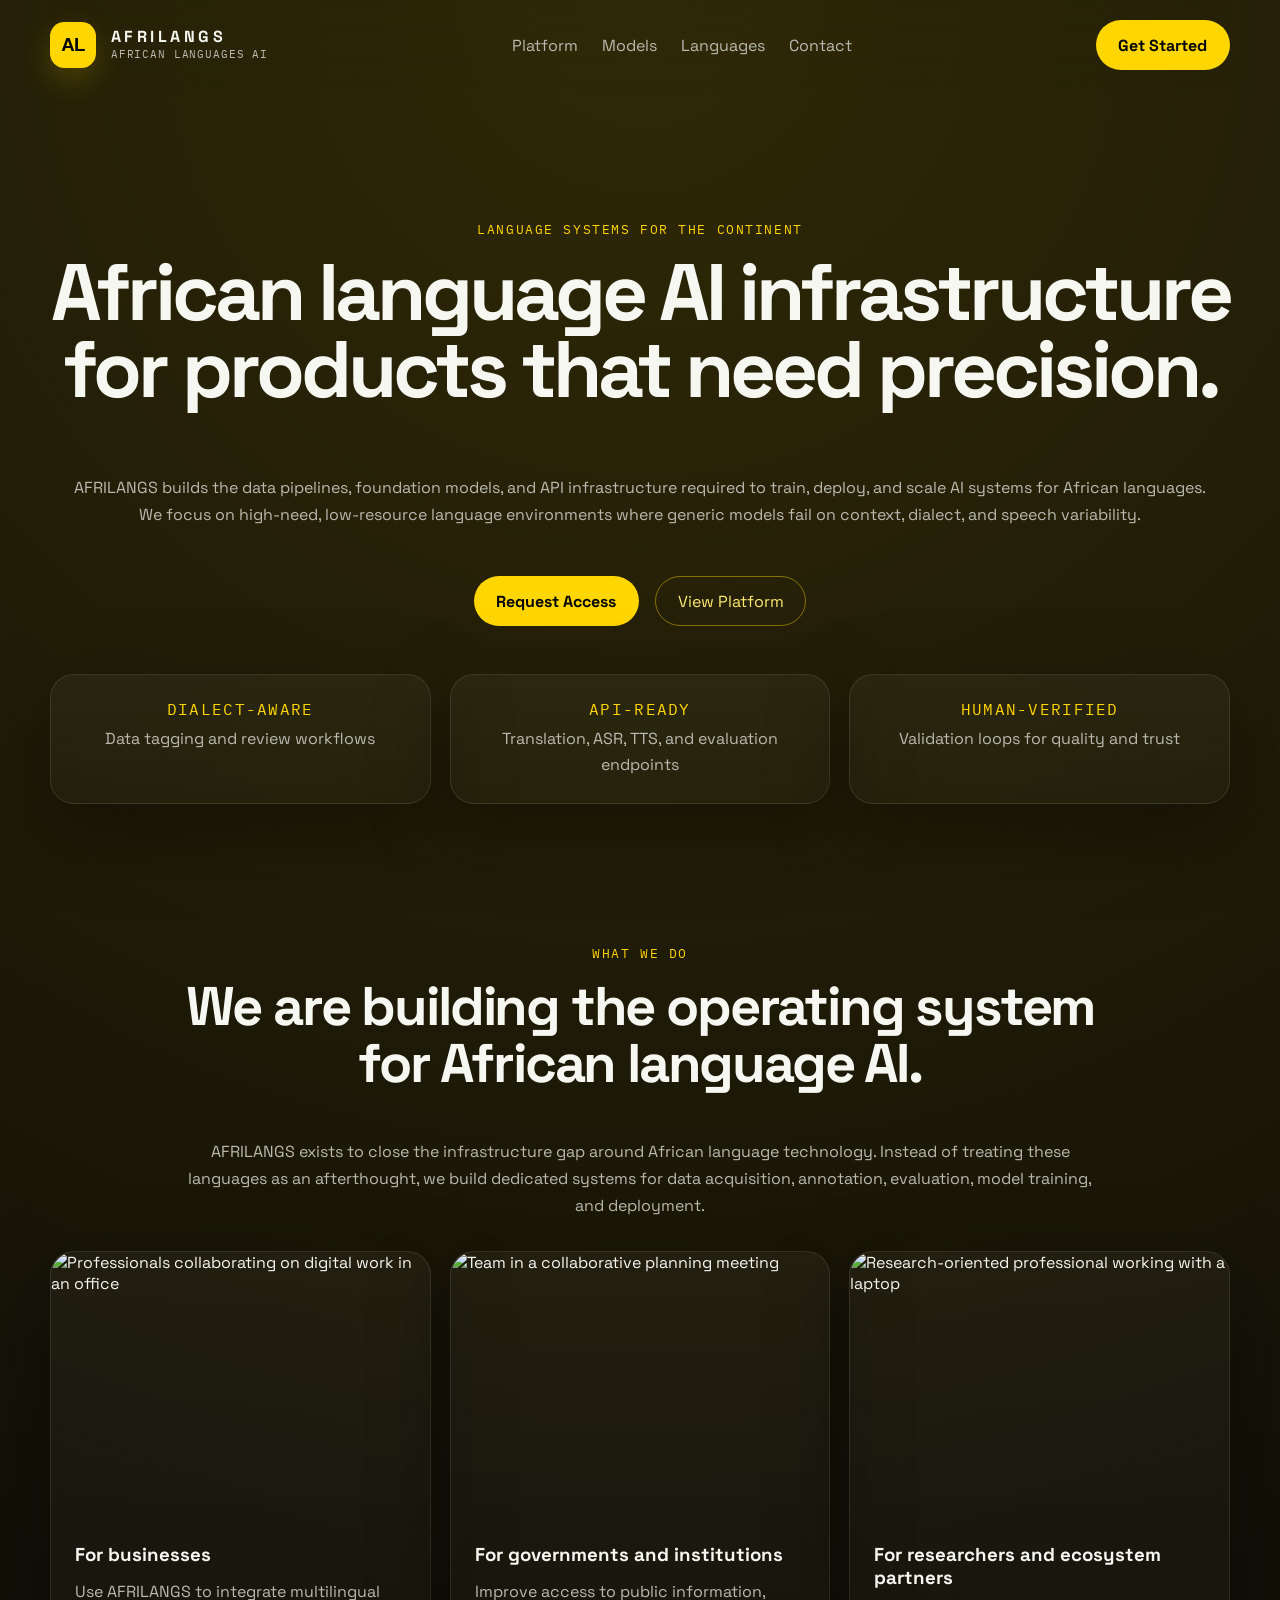
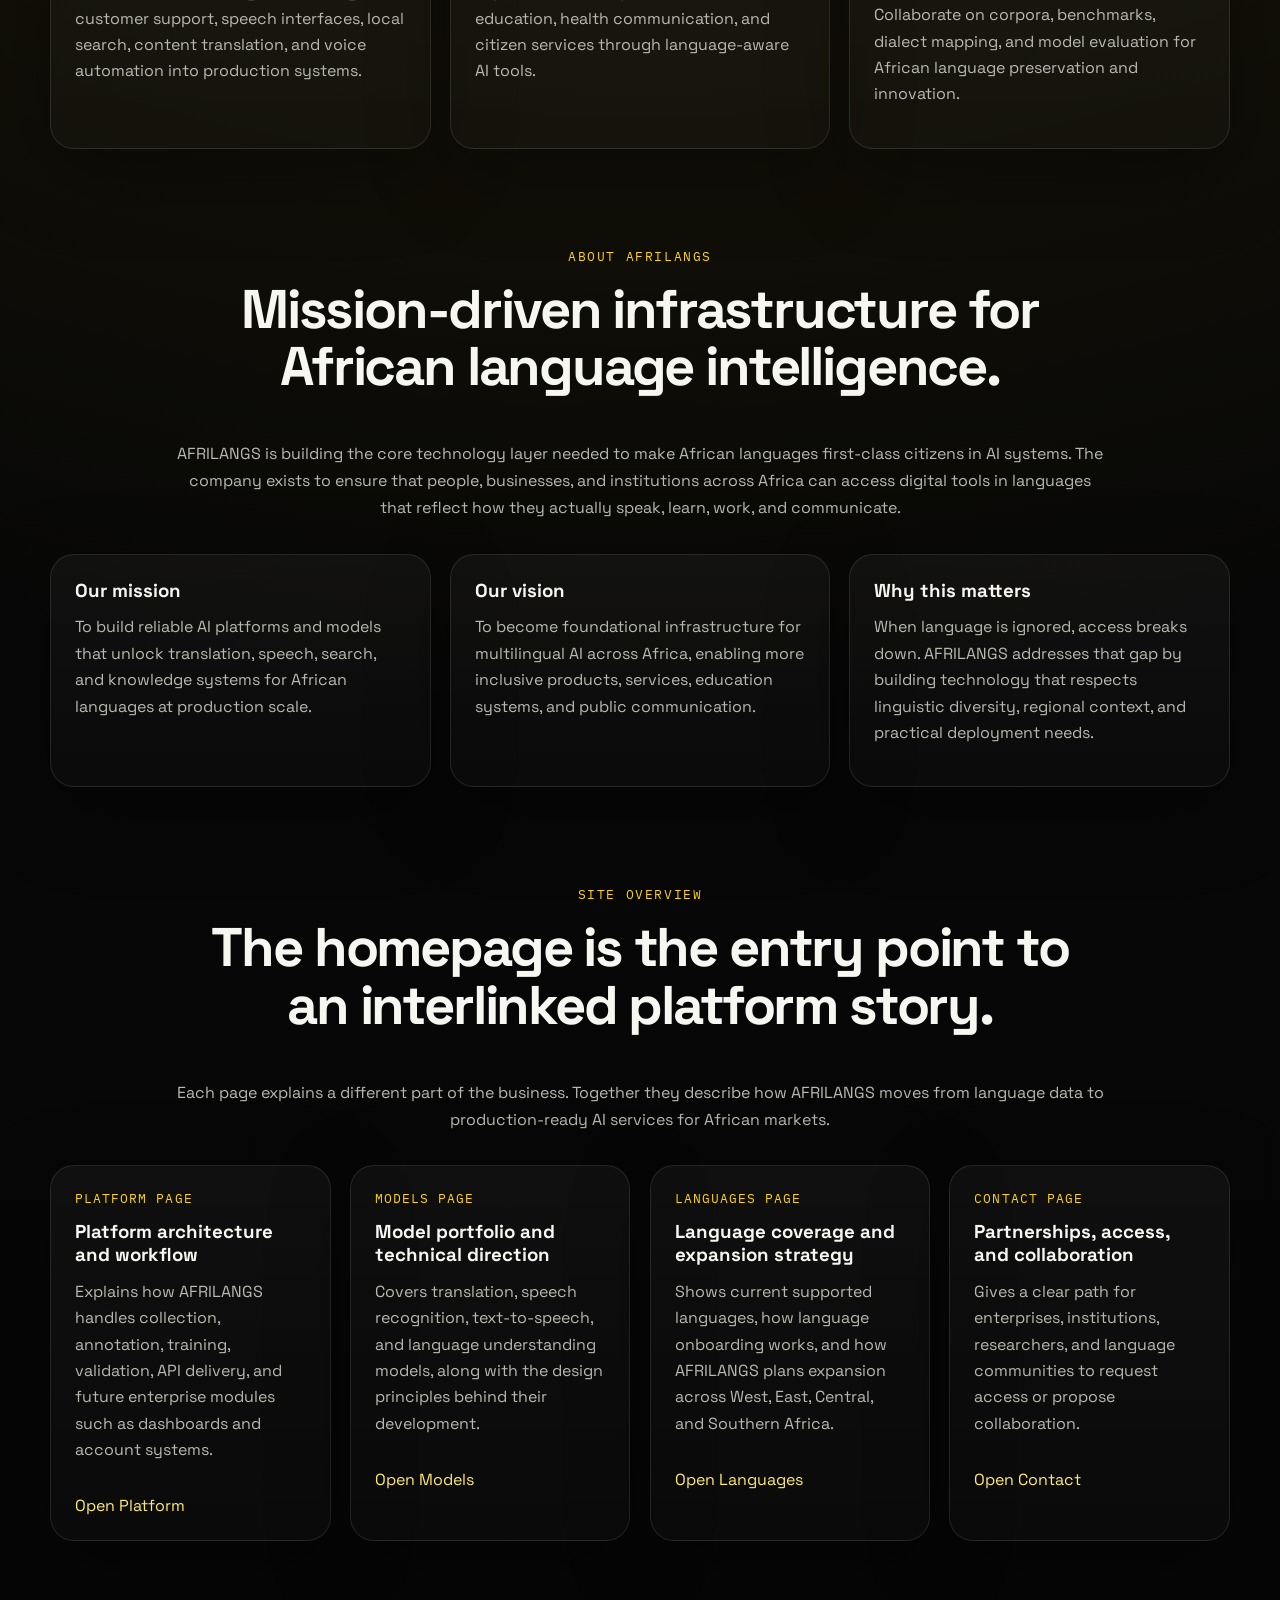
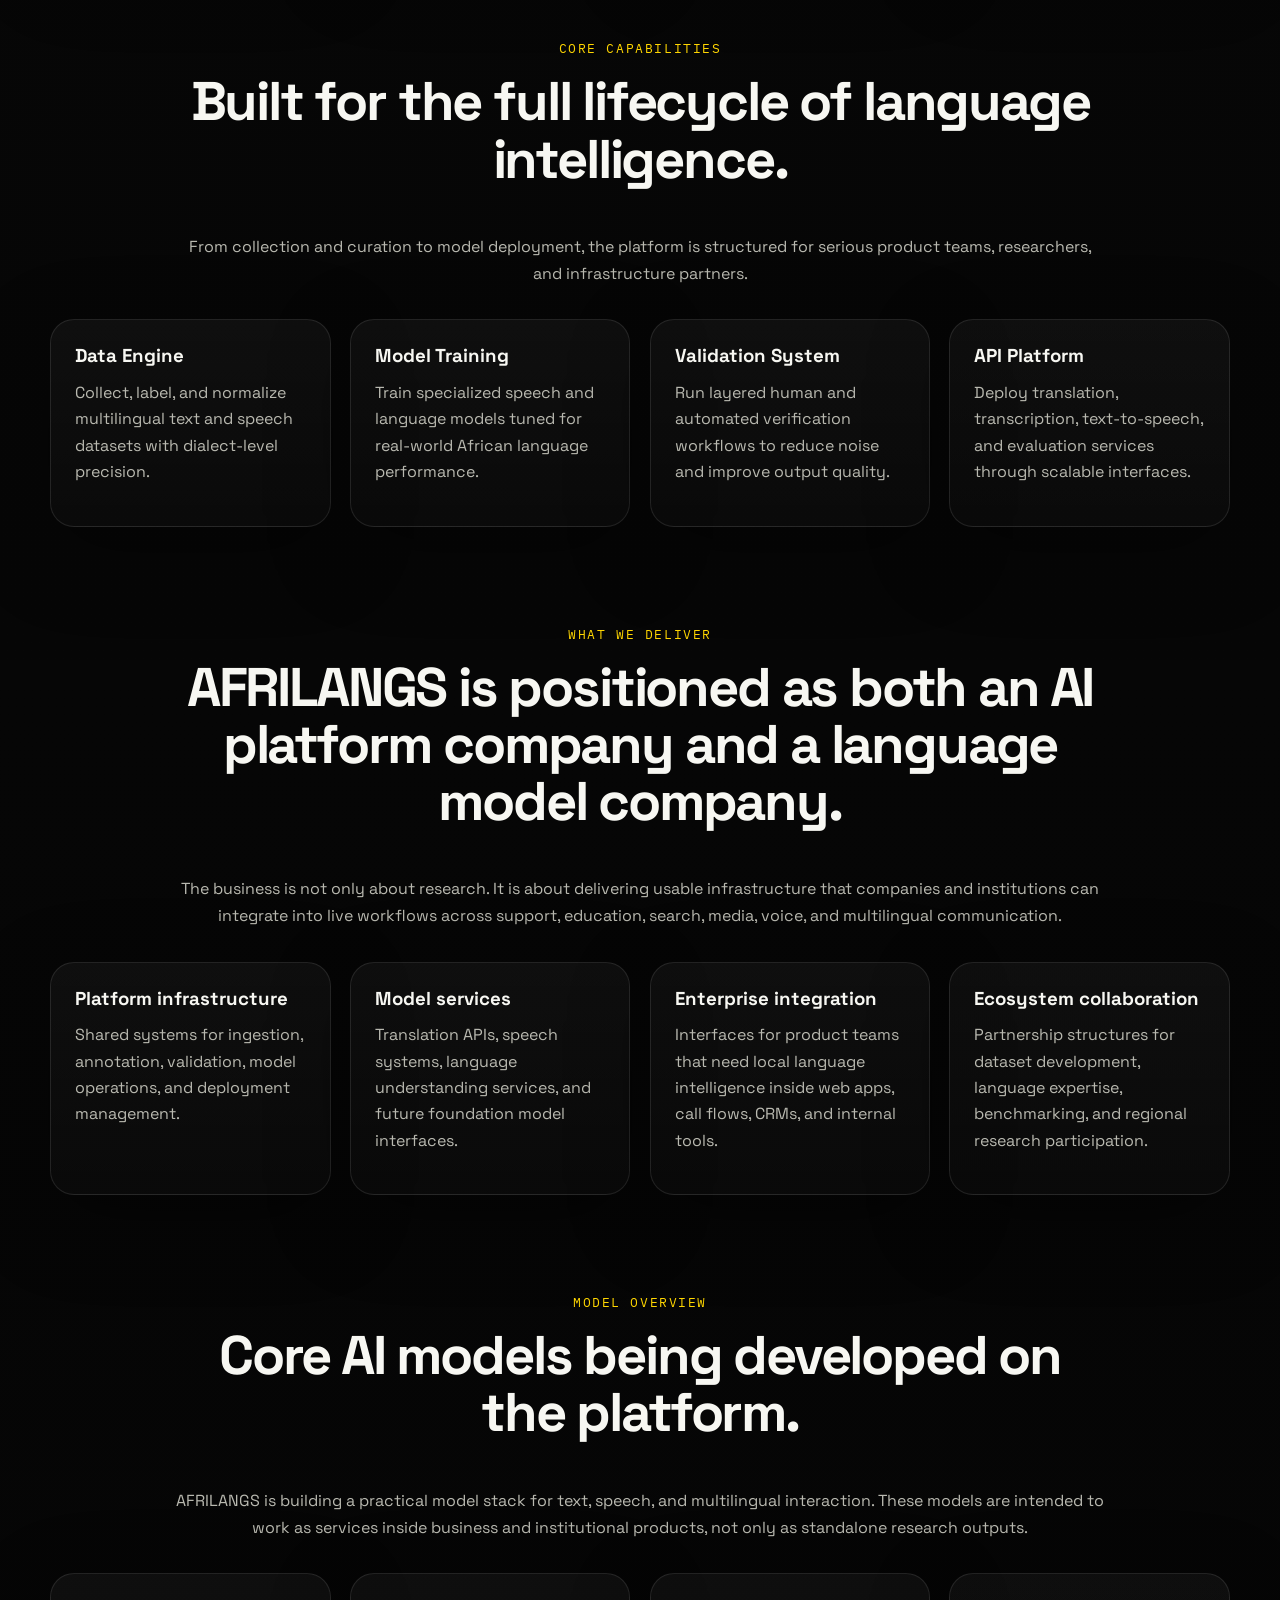
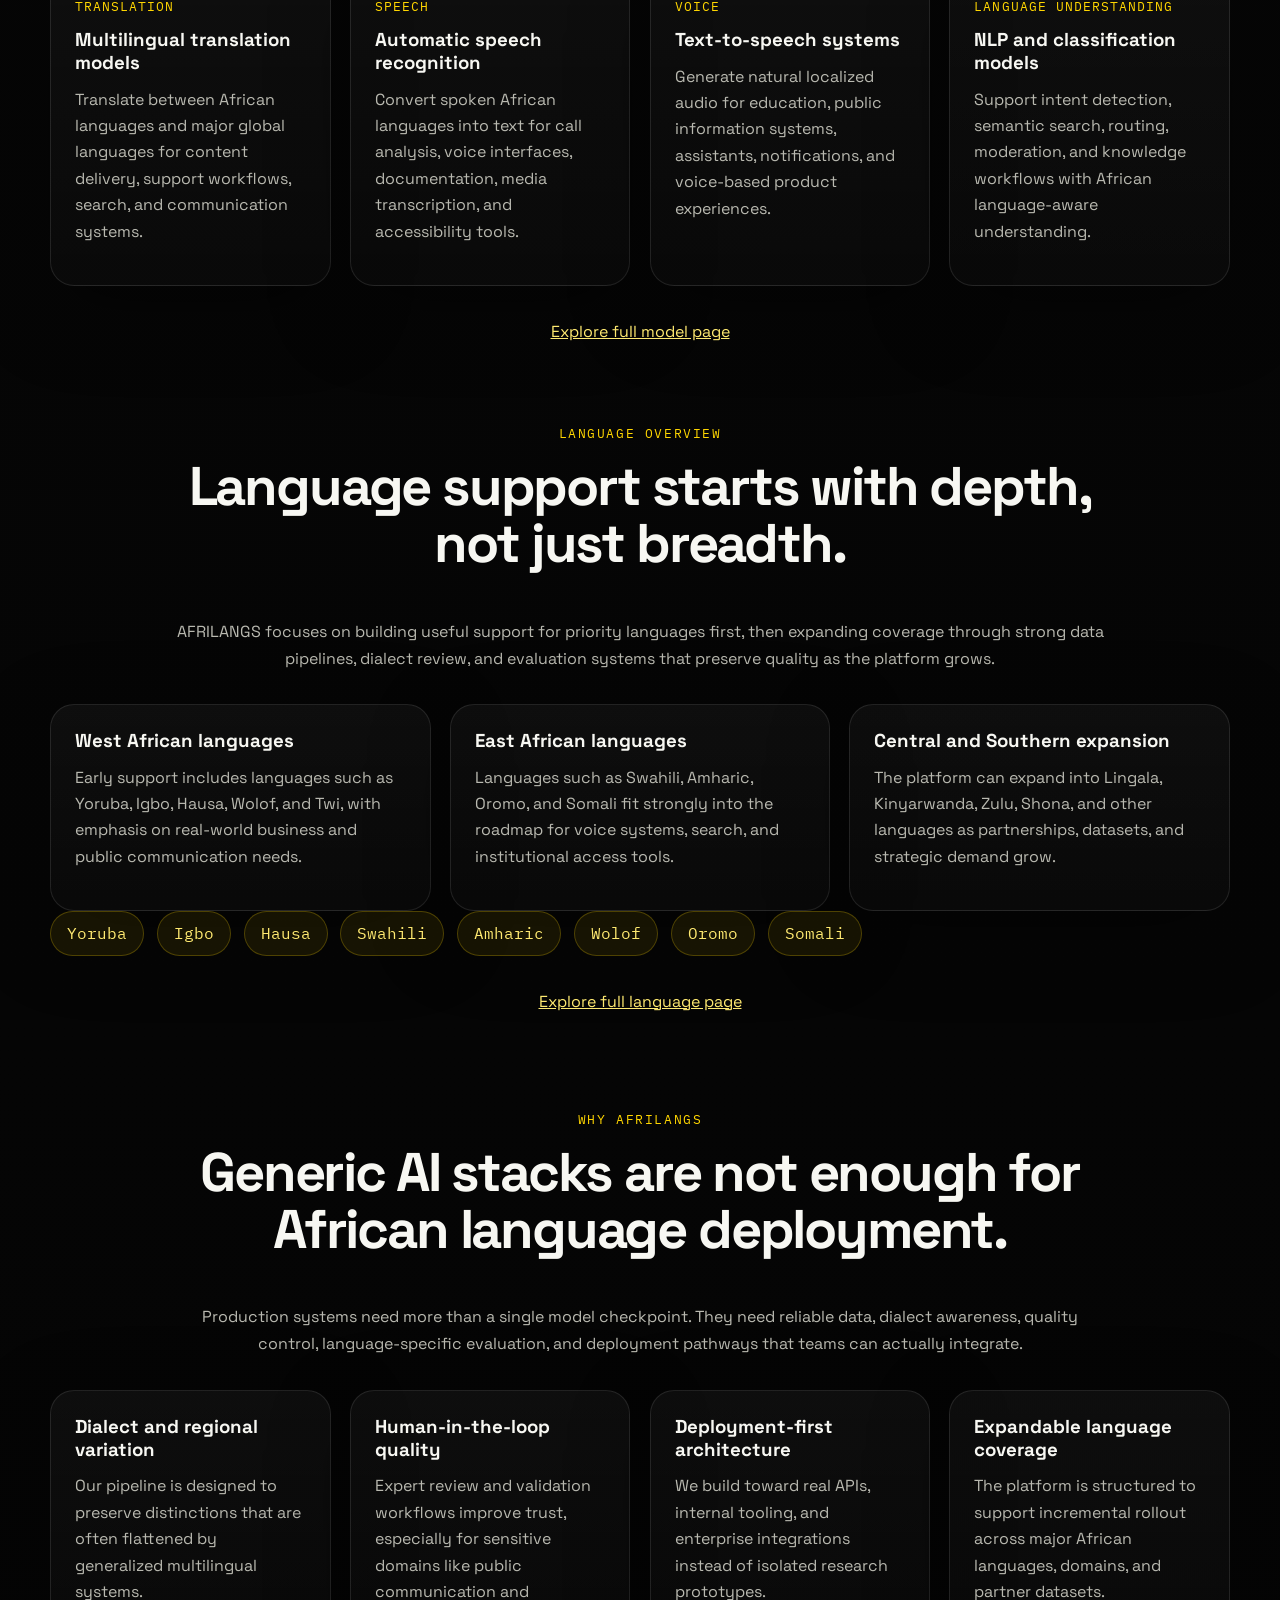
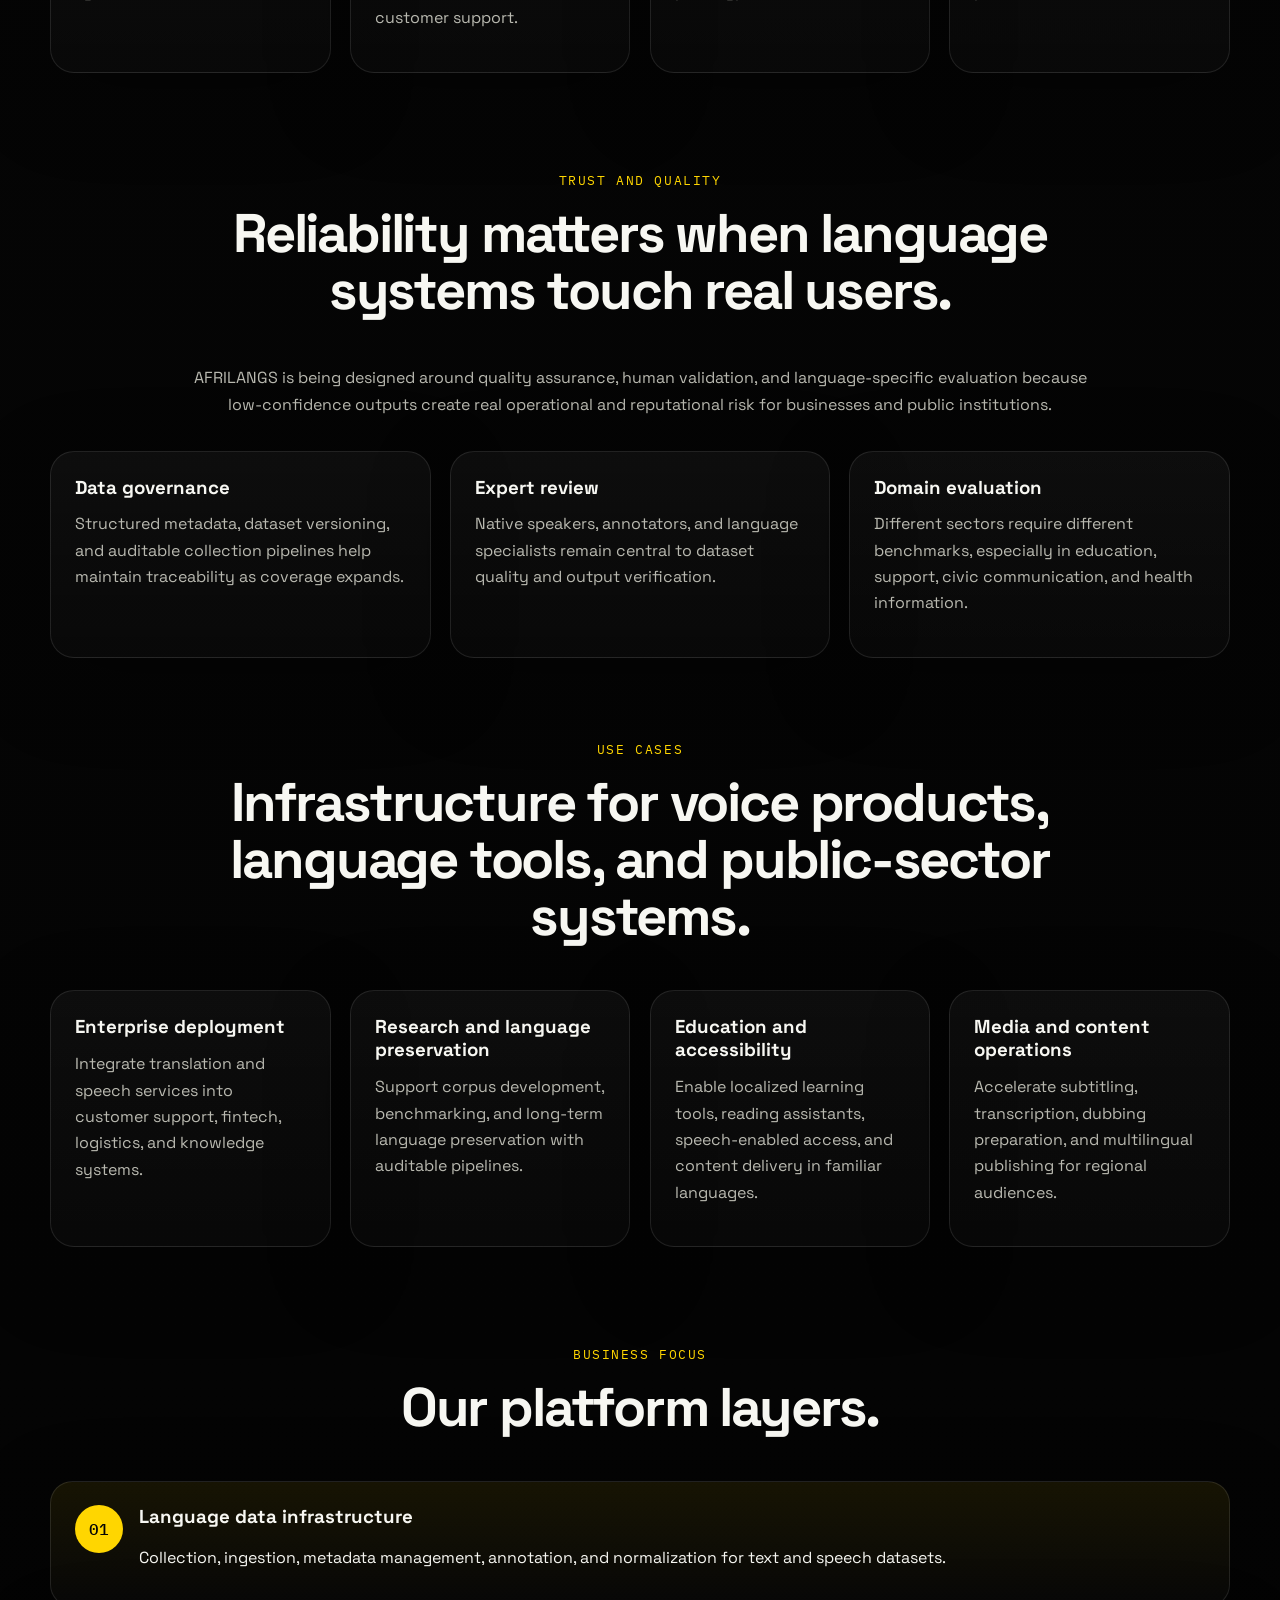
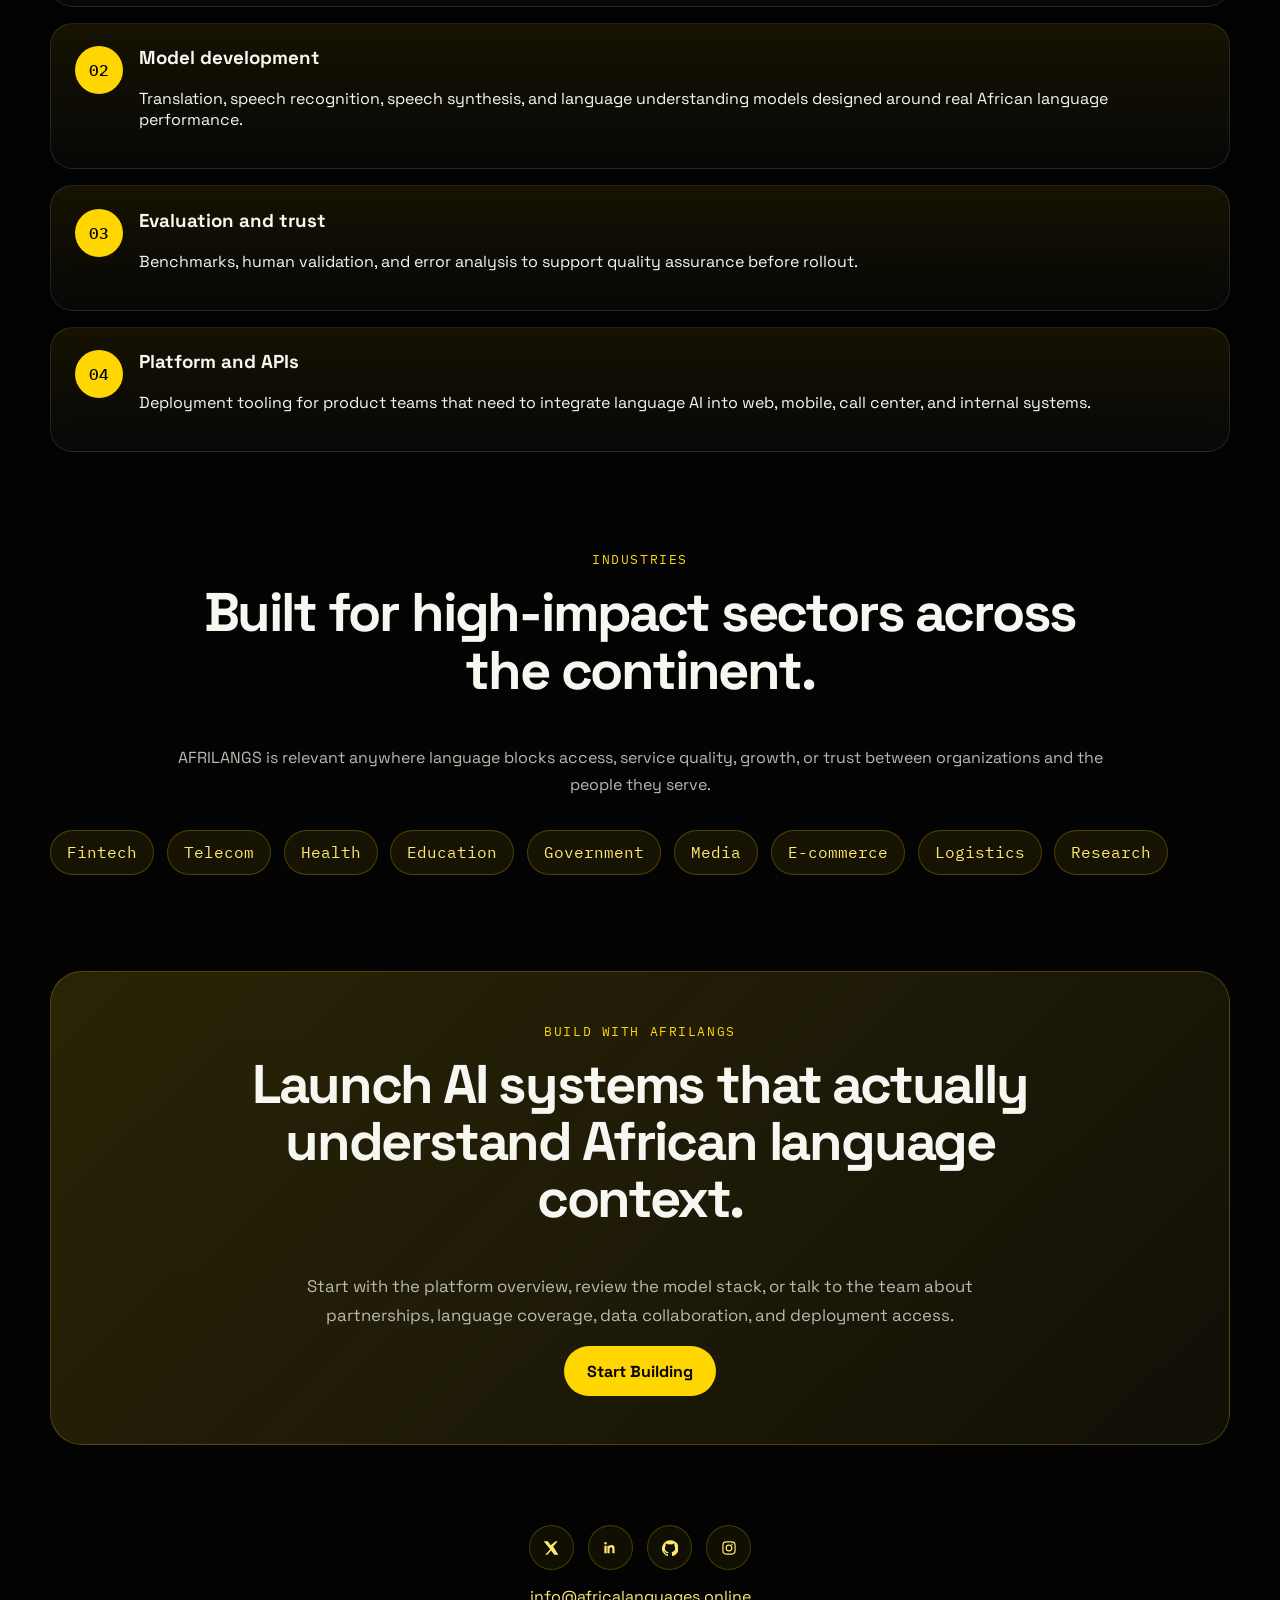
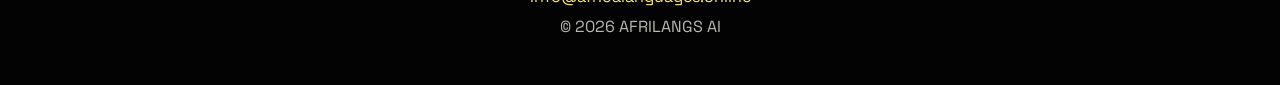
==== commit 89627ba9: "Update index.html" ====
--- a/index.html
+++ b/index.html
@@ -18,7 +18,7 @@
         <img class="logo-mark" src="favicon.svg" alt="" aria-hidden="true">
         <span class="logo-lockup">
           <span class="logo-text">AFRILANGS</span>
-          <span class="logo-tagline">African Language AI</span>
+          <span class="logo-tagline">African Languages AI</span>
         </span>
       </a>
       <button class="nav-toggle" type="button" aria-expanded="false" aria-controls="site-nav">
@@ -439,7 +439,7 @@
       <p class="footer-email">
         <a href="mailto:info@AFRILANGS.xyz">info@africalanguages.online</a>
       </p>
-      <p>&copy; 2026 AFRILANGSs AI</p>
+      <p>&copy; 2026 AFRILANGS AI</p>
     </footer>
   </div>
   <script src="script.js"></script>
